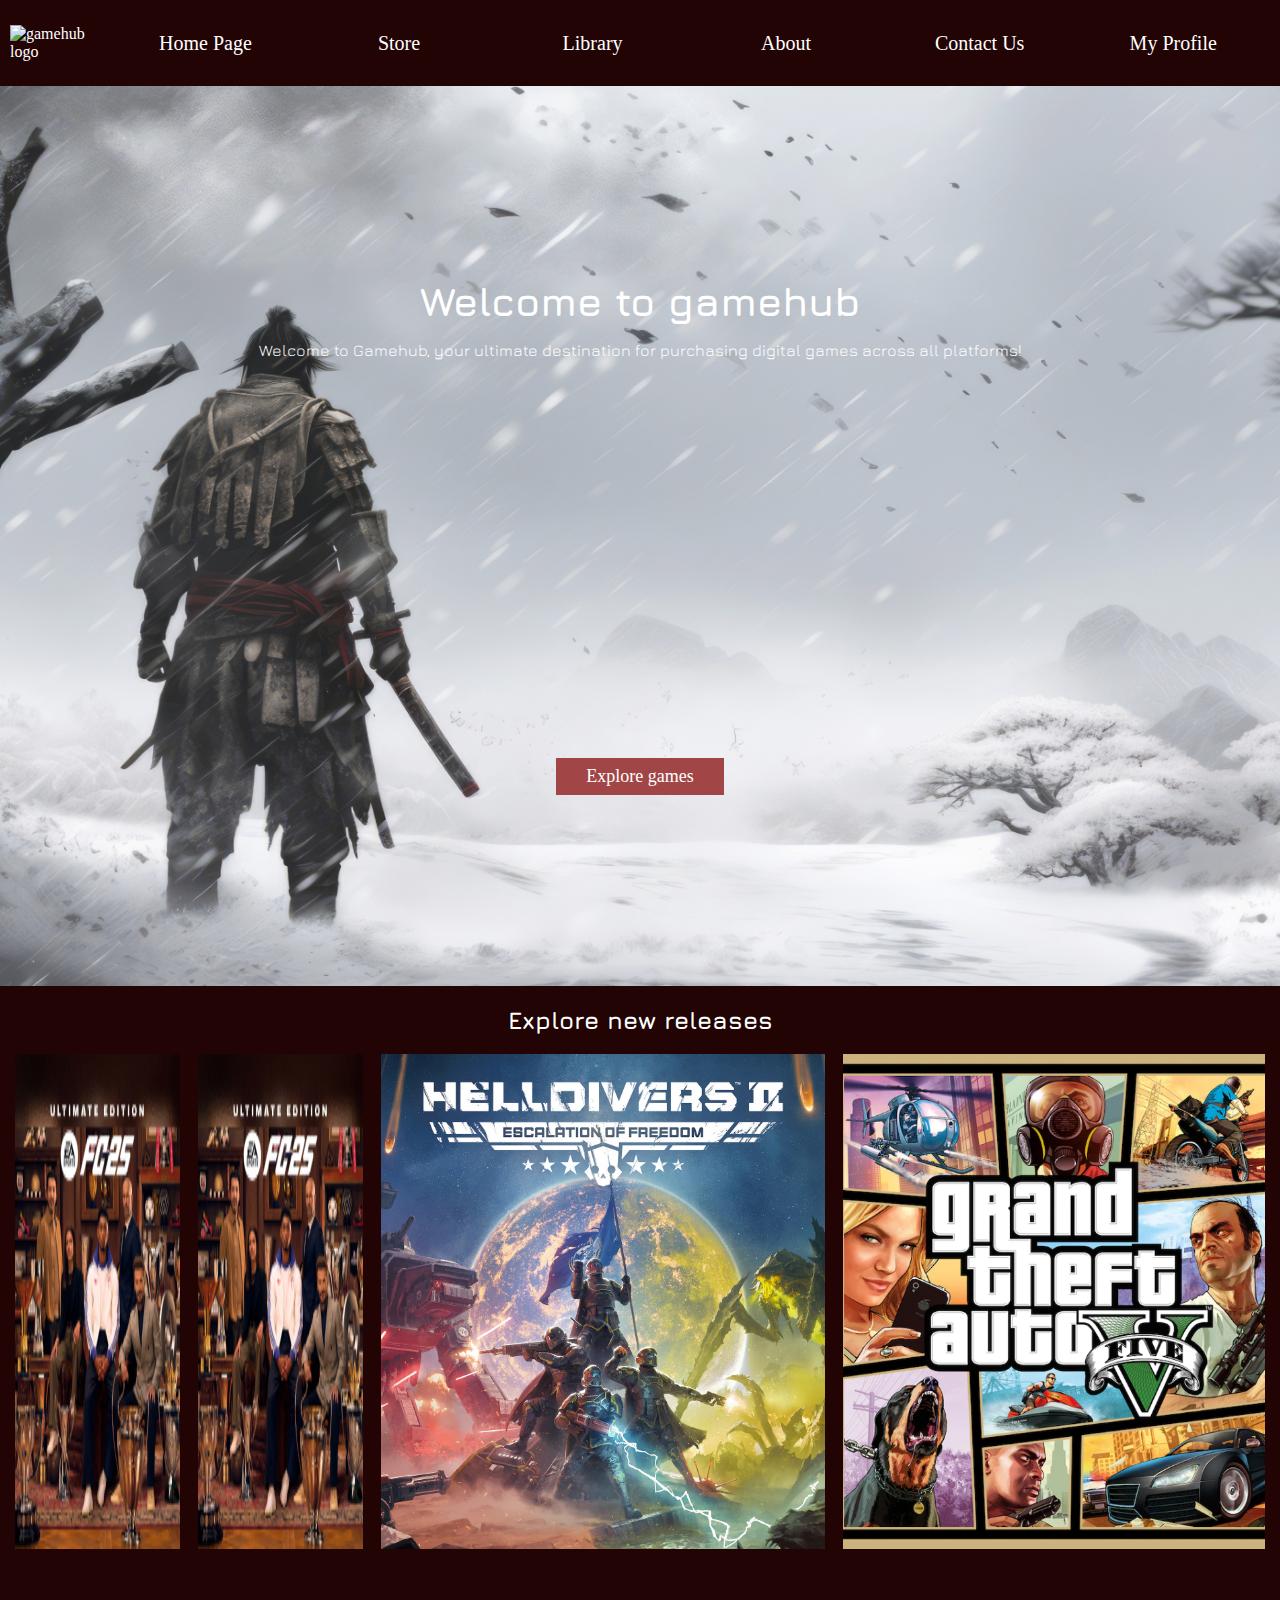
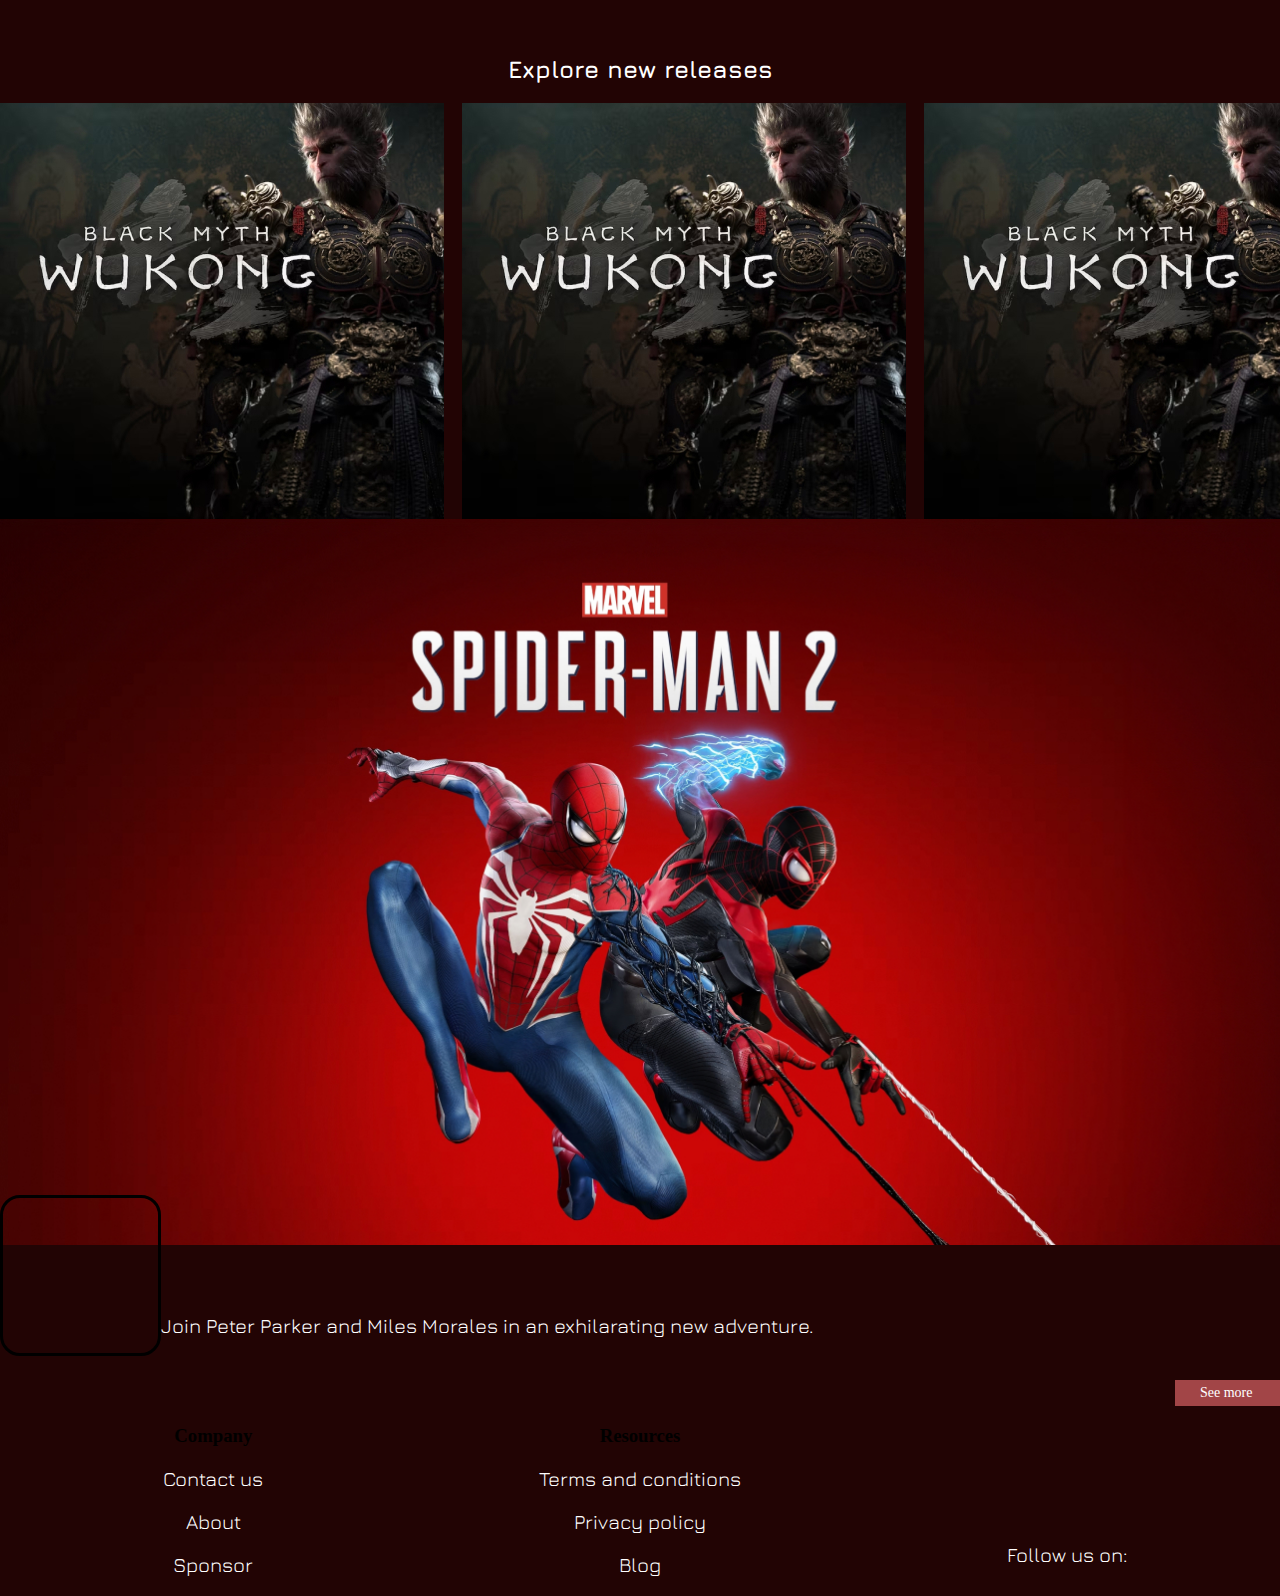
==== index.html @ d961d36f "test" ====
<!DOCTYPE html>
<html lang="en">
  <head>
    <meta charset="UTF-8" />
    <meta name="viewport" content="width=device-width, initial-scale=1.0" />
    <title>Gamehub</title>
    <meta name="author" content="Morten Lillehaug" />
    <meta
      name="keywords"
      content="games, playstation, xbox, nintendo, webshop"
    />
    <meta name="title" content="Gamehub" />
    <link href="css/styles.css" rel="stylesheet" />
    <link
      rel="stylesheet"
      href="https://cdnjs.cloudflare.com/ajax/libs/font-awesome/6.6.0/css/all.css"
      integrity="sha512-8BU3emz11z9iF75b10oPjjpamM4Mz23yQFQymbtwyPN3mNWHxpgeqyrYnkIUP6A8KyAj5k2p3MiYLtYqew7gIw=="
      crossorigin="anonymous"
    />
    <link rel="preconnect" href="https://fonts.googleapis.com" />
    <link rel="preconnect" href="https://fonts.gstatic.com" crossorigin />
    <link
      href="https://fonts.googleapis.com/css2?family=Jura:wght@300..700&family=Roboto:ital,wght@0,100;0,300;0,400;0,500;0,700;0,900;1,100;1,300;1,400;1,500;1,700;1,900&display=swap"
      rel="stylesheet"
    />
  </head>
  <body>
    <header class="header-mobile">
      <div>
        <a href="index.html" class="header-link">
          <img
            src="media/GameHub_Logo.png"
            alt="gamehub logo"
            class="header-logo"
        /></a>
      </div>
      <input type="checkbox" id="menu-checkbox" />
      <label for="menu-checkbox" class="hamburger-icon"
        ><i class="fa-solid fa-bars"></i
      ></label>
      <nav>
        <a href="index.html">Home Page</a>
        <a href="store.html">Store</a>
        <a href="">Library</a>
        <a href="about.html">About</a>
        <a href="contact.html">Contact Us</a>
        <a href="">My Profile</a>
      </nav>
    </header>
    <main>
      <section class="hero-section">
        <article class="hero-content">
          <h1>Welcome to gamehub</h1>
          <p>
            Welcome to Gamehub, your ultimate destination for purchasing digital
            games across all platforms!
          </p>
        </article>
        <a href="store.html" class="c-btn btn-hero">Explore games</a>
      </section>

      <section class="trending-section">
        <h2>Explore new releases</h2>
        <section class="trending-col">
          <img
            src="media/fifa.jpeg"
            alt="Black Myth Wukong"
            class="grid-image"
          />
          <img
            src="media/fifa.jpeg"
            alt="Black Myth Wukong"
            class="grid-image"
          />
          <img
            src="media/helldivers-small.jpg"
            alt="Black Myth Wukong"
            class="grid-image"
          />
          <img
            src="media/gta-small.png"
            alt="Black Myth Wukong"
            class="grid-image"
          />
          <img
            src="media/ghost-small.jpg"
            alt="Black Myth Wukong"
            class="grid-image"
          />
          <img
            src="media/ghost-small.jpg"
            alt="Black Myth Wukong"
            class="grid-image"
          />
        </section>

        <section>
          <h2>Explore new releases</h2>
          <section class="trending-horizontal">
            <img
              src="media/black_myth.jpeg"
              alt="Black Myth Wukong"
              class="horizontal-image"
            />
            <img
              src="media/black_myth.jpeg"
              alt="Black Myth Wukong"
              class="horizontal-image"
            />
            <img
              src="media/black_myth.jpeg"
              alt="Black Myth Wukong"
              class="horizontal-image"
            />
            <img
              src="media/black_myth.jpeg"
              alt="Black Myth Wukong"
              class="horizontal-image"
            />
            <img
              src="media/black_myth.jpeg"
              alt="Black Myth Wukong"
              class="horizontal-image"
            />
            <img
              src="media/black_myth.jpeg"
              alt="Black Myth Wukong"
              class="horizontal-image"
            />
          </section>
        </section>
      </section>

      <!-- <section class="currently-trending">
        <div class="currently-trending-hero">
          <iframe
            width="560"
            height="315"
            src="https://www.youtube.com/embed/ayeQ3CTLlMU?si=BIohWO05jp0AmbJu"
            title="YouTube video player"
            frameborder="0"
            allow="accelerometer; autoplay; clipboard-write; encrypted-media; gyroscope; picture-in-picture; web-share"
            referrerpolicy="strict-origin-when-cross-origin"
            allowfullscreen
            class="in-game-footage"
            ><link type="text/css" rel="Stylesheet" href="Style/simple.css" />
          </iframe>
          <p>
            Join Peter Parker and Miles Morales in an exhilarating new
            adventure.
          </p>
          <a href="store.html" class="c-btn c-btn-small"> See more</a>
        </div>
      </section> -->
      <section class="currently-trending">
        <img
          src="media/spider_man_banner.jpg"
          alt="spider man 2 banner photo"
          class="currently-trending-hero-img"
        />
        <div class="currently-trending-row">
          <iframe
            width="560px"
            height="315px"
            src="https://www.youtube.com/embed/ayeQ3CTLlMU?si=BIohWO05jp0AmbJu"
            title="YouTube video player"
            frameborder="0"
            allow="accelerometer; autoplay; clipboard-write; encrypted-media; gyroscope; picture-in-picture; web-share"
            referrerpolicy="strict-origin-when-cross-origin"
            allowfullscreen
            class="in-game-footage"
            ><link type="text/css" rel="Stylesheet" href="Style/simple.css" />
          </iframe>
          <div class="currently-trending-column">
            <p>
              Join Peter Parker and Miles Morales in an exhilarating new
              adventure.
            </p>
            <a href="store.html" class="c-btn-small trending-btn"> See more</a>
          </div>
        </div>
      </section>
    </main>
    <footer>
      <section>
        <h3>Company</h3>
        <p>Contact us</p>
        <p>About</p>
        <p>Sponsor</p>
      </section>
      <section>
        <h3>Resources</h3>
        <p>Terms and conditions</p>
        <p>Privacy policy</p>
        <p>Blog</p>
      </section>
      <section class="footer-social-media">
        <p>Follow us on:</p>
        <div class="footer-media-icons">
          <i class="fa-brands fa-facebook"></i>
          <i class="fa-brands fa-instagram"></i>
          <i class="fa-brands fa-linkedin"></i>
          <i class="fa-brands fa-twitter"></i>
        </div>
      </section>
    </footer>
  </body>
</html>
---- css/styles.css ----
/* Imports */
@import "https://unpkg.com/open-props";

/* Global */

.fa-brands--nintendo-switch {
  display: inline-block;
  width: 0.88em;
  height: 1em;
  --svg: url("data:image/svg+xml,%3Csvg xmlns='http://www.w3.org/2000/svg' viewBox='0 0 448 512'%3E%3Cpath d='M95.9 33.5c-44.6 8-80.5 41-91.8 84.4C0 133.6-.3 142.8.2 264.4C.4 376 .5 378.6 2.4 387.3c10.3 46.5 43.3 79.6 90.3 90.5c6.1 1.4 13.9 1.7 64.1 1.9c51.9.4 57.3.3 58.7-1.1c1.4-1.4 1.5-19.3 1.5-222.2c0-150.5-.3-221.3-.9-222.6c-.9-1.7-2.5-1.8-56.9-1.7c-44.2.1-57.5.4-63.3 1.4zm83.9 222.6V444l-37.8-.5c-34.8-.4-38.5-.6-45.5-2.3c-29.9-7.7-52-30.7-58.3-60.7c-2-9.4-2-240.1-.1-249.3c5.6-26.1 23.7-47.7 48-57.4c12.2-4.9 17.9-5.5 57.6-5.6l35.9-.1v188zm-75.9-131.2c-5.8 1.1-14.7 5.6-19.5 9.7c-9.7 8.4-14.6 20.4-13.8 34.5c.4 7.3.8 9.3 3.8 15.2c4.4 9 10.9 15.6 19.9 20c6.2 3.1 7.8 3.4 15.9 3.7c7.3.3 9.9 0 14.8-1.7c20.1-6.8 32.3-26.3 28.8-46.4c-3.9-23.7-26.6-39.7-49.9-35zm158.2-92.3c-.4.3-.6 100.8-.6 223.5c0 202.3.1 222.8 1.5 223.4c2.5.9 74.5.6 83.4-.4c37.7-4.3 71-27.2 89-61.2c2.3-4.4 5.4-11.7 7-16.2c5.8-17.4 5.7-12.8 5.7-146.1c0-106.4-.2-122.3-1.5-129c-9.2-48.3-46.1-84.8-94.5-93.1c-6.5-1.1-16.5-1.4-48.8-1.4c-22.4-.1-40.9.2-41.2.5zm99.1 202.1c14.5 3.8 26.3 14.8 31.2 28.9c3.1 8.7 3 21.5-.1 29.5c-5.7 14.7-16.8 25-31.1 28.8c-23.2 6-47.9-8-54.6-31c-2-7-1.9-18.9.4-26.2c6.9-22.7 31-36.1 54.2-30z' fill='%23000'/%3E%3C/svg%3E");
  background-color: currentColor;
  -webkit-mask-image: var(--svg);
  mask-image: var(--svg);
  -webkit-mask-repeat: no-repeat;
  mask-repeat: no-repeat;
  -webkit-mask-size: 100% 100%;
  mask-size: 100% 100%;
}

:root {
  /* Color */
  --background-color: #220404;
  --black: #000000;
  --button-grey: #433737;
  --button-light: #866868;
  --button-mobile-hero: #a24547;
  --header-mobile: #1f1f1f;

  /* Font Size */
  --header-font-size: 20px;
  --hero-font-size: 40px;
  --mobile-font-xs: 14px;
  --mobile-button-font: 18px;
  --mobile-font-small: 20px;

  /* Gaps */
  --gap-small: 10px;

  /* Margin */
  --margin-mobile-sides: 40px;
}

h1,
h2,
p,
li {
  text-align: center;
  color: white;
  font-family: "Jura", "Roboto", serif;
}

body p {
  font-size: var(--mobile-font-small);
}

.c-btn {
  padding: 8px 30px;
  font-size: var(--mobile-button-font);
  background-color: var(--button-mobile-hero);
  border-radius: 5px;
  font-weight: var(--font-weight-5);

  color: white;
  border: var(--border-size-2) solid var(--red-12);
  border-radius: var(--radius-2);

  &:is(:hover, :focus) {
    background-color: var(--red-12);
  }
}

.c-mobile-btn {
  font-size: var(--mobile-button-font);
  background-color: var(--button-mobile-hero);
  padding: 8px 40px;
  border-radius: 5px;
}

.c-btn-small {
  min-width: 55px;
  padding: 5px 25px;
  font-size: var(--mobile-font-xs);
  background-color: var(--button-mobile-hero);
  border-radius: 5px;
  font-weight: var(--font-weight-5);

  color: white;
  border: var(--border-size-2) solid var(--red-12);
  border-radius: var(--radius-2);

  &:is(:hover, :focus) {
    background-color: var(--red-12);
  }
}

body {
  min-height: 100dvh;
  margin: 0px;
  background-color: var(--background-color);
  min-height: 100dvh;
  /* min-width: fit-content; */
  /* display: grid; */
  /* grid-template-rows: auto 1fr auto; */
  /* background: var(--gradient-23); */
}

main {
  max-width: 1372px;
  margin: 0 auto;
}

a {
  text-decoration: none;
  color: white;
}

.dropdown {
  display: flex;
  flex-direction: column;
  align-items: center;
  gap: var(--gap-small);
  max-width: 350px;
  margin: 0 auto;
}

.dropdown-categories {
  display: flex;
  width: 100%;
}

@media (width>=768px) {
  .dropdown {
    max-width: 688px;
  }
}

button {
  position: absolute;
  top: 0;
  right: 0;
  width: 50px;
  height: 96%;
  cursor: pointer;
}
.dropdown input,
.dropdown select,
.dropdown input[type="text"],
button {
  min-height: 40px;
  border-radius: 5px;
  border: solid 1px black;
  margin: 1px;
  padding: 1px;
  box-shadow: var(--inner-shadow-1);
  background-color: #2a2a2a;
  color: #c6c6c6;
  font-size: var(--mobile-font-small);
}

.dropdown input,
.dropdown select {
  width: 80%;
}

.dropdown input[type="text"] {
  min-width: 98%;
}

.search-field {
  position: relative;
  width: 100%;
}

.search-bar {
  color: black;
}

/* .search-field i {
  position: absolute;
  width: 100%;
  height: 100%;
  top: 0;
  right: 0;
} */

/* #sort-by,
#category {
  min-width: 310px;
  min-height: 51px;
  background-color: var(--header-mobile);
  color: white;
  font-size: var(--mobile-font-small);
} */

/* select {
  box-shadow: 0 10px 20px (0, 0, 0, 0);
  font-size: var(--mobile-font-small);
  padding: 1em 1.5em;
  background-color: var(--header-mobile);
  color: white;
  min-width: 310px;
  min-height: 51px;
} */

/* Header */

header {
  position: relative;
  display: flex;
  background-color: var(--header-mobile);
  justify-content: space-between;
  align-items: center;
  padding: 25px 10px;
}

.header-logo,
.header-logo--nav {
  max-height: 50px;
}

#menu-checkbox {
  display: none;
}

header nav a {
  border: solid 1px white;
  width: 100%;
  border-radius: 5px;
  font-size: var(--header-font-size);
}

#menu-checkbox:checked ~ nav {
  display: flex;
  flex-direction: column;
  align-items: center;
  width: 100%;
  text-align: center;
}

.hamburger-icon {
  display: block;
  font-size: 2rem;
  color: white;
}

header nav {
  display: none;
  position: absolute;
  background: var(--header-mobile);
  z-index: 1000;
  right: 0px;
  top: 94px;
}

/* Footer */

footer {
  display: grid;
  grid-template-columns: 1fr 1fr 1fr;
  text-align: center;
  background: var(--gradient-7);
}

.footer-social-media {
  display: flex;
  flex-direction: column;
  justify-content: end;
}

.footer-media-icons {
  display: flex;
  gap: 10px;
  justify-content: center;
  margin-bottom: 10px;
}

/* Home Page - Hero section */

.hero-section {
  background-image: url("../media/hero_image.jpeg");
  height: 100dvh;
  background-position-x: -142px;
  background-repeat: no-repeat;
  display: flex;
  flex-direction: column;
  align-items: center;
  justify-content: space-around;
}

.hero-section h1 {
  font-size: var(--hero-font-size);
  margin: 0;
}

.hero-section p {
  font-size: 16px;
}

/* Home Page - Trending Section */

.trending-col {
  display: grid;
  grid-template-columns: 1fr 1fr;
  grid-template-rows: 1fr 1fr 1fr;
  min-height: 581px;
  grid-gap: 18px;
  margin: 0 15px;
}
.grid-image {
  width: 100%;
}

@media (width>=1280px) {
  .grid-image {
    max-height: 495px;
    max-width: 444px;
  }
}

.trending-horizontal {
  display: flex;
  max-width: 350px;
  overflow-x: auto;
  gap: 18px;
  margin: 0 auto;
}

.trending-horizontal::-webkit-scrollbar {
  width: 0;
}

.horizontal-image {
  max-height: 180px;
  max-width: 165px;
  cursor: pointer;
}

/* Home Page - Current CTA GAME  */

.currently-trending {
  display: flex;
  flex-direction: column;
  position: relative;
}

.currently-trending-hero-img {
  max-width: 430px;
}

.currently-trending-row {
  display: flex;
  align-items: center;
}

.currently-trending-column {
  display: flex;
  align-items: flex-end;
}

.currently-trending-hero {
  background-image: url("../media/spider_man_banner.jpg");
  min-height: 430px;
  background-size: contain;
  background-repeat: no-repeat;
  display: flex;
  flex-direction: column;
  justify-content: center;
  align-items: center;
}

.in-game-footage {
  block-size: 480px;
  aspect-ratio: var(--ratio-box);
  max-width: 155px;
  max-height: 155px;
  border-radius: 20px;
  border: solid black 3px;
  grid-area: picture-game;
  position: relative;
  bottom: 50px;
}

.trending-btn {
  position: absolute;
  bottom: 0;
  right: 0;
}

/* Store page - hero section */

.store-hero-container {
  display: flex;
  overflow-x: auto;
  width: 100%;
  gap: 18px;
}

.store-hero-container::-webkit-scrollbar {
  width: 0;
}

.store-info {
  display: flex;
  justify-content: flex-end;
  max-width: 350px;
  max-height: fit-content;
  margin: 0 auto;
}

.store-section h1 {
  margin-bottom: 0px;
}

.store-info p {
  text-decoration: underline;
  align-self: end;
  font-size: var(--mobile-font-xs);
  margin-top: 0px;
  cursor: pointer;
}

@media (width>=768px) {
  .store-info {
    max-width: 688px;
  }

  @media (width>=1280px) {
    .store-info {
      max-width: 1372px;
    }
  }
}

.store-hero-img {
  object-fit: contain;
  min-width: 100%;
}

.select-console-mobile {
  display: grid;
  grid-template-columns: auto auto;
  grid-template-rows: auto auto;
  justify-items: center;
  color: white;
  gap: 20px 60px;
  margin: 10px 40px;
}

.fa-playstation,
.fa-xbox,
.fa-computer,
.fa-gamepad {
  font-size: 40px;
  width: 100%;
  text-align: center;
  background: var(--gradient-6);
  box-shadow: var(--shadow-3);
}

/* Product details */

.product-hero-section {
  display: flex;
  flex-direction: column;
  background-repeat: no-repeat;
  justify-content: end;
  position: relative;
  margin: 0 auto;
  box-shadow: var(--shadow-4);
}

.img1 {
  width: 100%;
}

.img2 {
  display: none;
}

.hero-warning {
  height: 55px;
  width: 55px;
}

.product-hero-warning {
  display: flex;
  align-items: end;
  position: absolute;
}

.product-information {
  display: flex;
  padding: 0px 5px;
  justify-content: space-between;
  background: var(--gradient-16);
  align-items: center;
  margin: 0 auto;
}

.product-information-section {
  display: flex;
  align-items: center;
  gap: 10px;
}

.product-rating {
  display: flex;
  align-items: center;
  gap: 20px;

  & i {
    color: #efa747;
    font-size: 10px;
  }

  & p {
    font-size: 16px;
  }
}

@media (width>=768px) {
  .product-information-section {
    display: flex;
    align-items: center;
    gap: 10px;
  }

  .product-rating {
    display: flex;
    align-items: center;
    gap: 20px;

    & i {
      margin-left: 5px;
    }
  }
}

.fa-heart {
  color: white;
}

.product-edition {
  display: flex;
  flex-direction: column;
  background-color: #171616;
}

.edition-horizontal {
  display: flex;
  max-width: 350px;
  overflow-x: auto;
  gap: 18px;
  margin: 0 auto;
}

@media (width>=768px) {
  .edition-horizontal {
    max-width: 688px;
  }

  .product-information-section {
    max-width: 668px;
  }

  .product-hero-section {
    max-width: 668px;
  }
}

@media (width>=1372px) {
  .edition-horizontal {
    max-width: 1372px;
  }
  .product-information-section {
    max-width: 1372px;
  }

  .product-hero-section {
    max-width: 1372px;
  }
}

.product-detail-teaser {
  position: relative;
  background-color: black;
}

.product-detail-teaser-ytb {
  position: absolute;
  top: 40%;
  left: 10%;
}

.product-detail-teaser-ytb i {
  position: absolute;
  top: 40%;
  left: 40%;
  color: red;
  font-size: 24px;
}

.product-detail-teaser-image,
.product-description-image {
  width: 100%;
}

.product-detail-teaser-ytb img {
  border-radius: 10px;
  border: solid 2px black;
  width: 100%;
}

.product-detail-teaser-info,
.product-description {
  margin-top: 75px;
}

.product-description-article {
  background-color: white;
}

.product-description-article p {
  color: black;
}

.product-detail-teaser-info p {
  font-size: var(--mobile-font-xs);
}

.read-more-state {
  display: none;
}

.read-more-target {
  opacity: 0;
  max-height: 0;
  font-size: 0;
  transition: 0.25s ease;
}

.read-more-state:checked ~ .read-more-wrap .read-more-target {
  opacity: 1;
  font-size: inherit;
  max-height: 999em;
}

.read-more-state ~ .read-more-trigger:before {
  content: "Show more";
}

.read-more-state:checked ~ .read-more-trigger:before {
  content: "Show less";
}

.read-more-trigger {
  cursor: pointer;
  display: inline-block;
  padding: 0 0.5em;
  color: #666;
  font-size: 0.9em;
  line-height: 2;
  border: 1px solid #ddd;
  border-radius: 0.25em;
}

/* Checkout page */

.main-checkout {
  background-image: url("../media/ronin-desktop.jpg");
  max-width: none;
  background-repeat: no-repeat;
  background-size: cover;
}

.backdrop-filter {
  backdrop-filter: blur(8px);
  -webkit-backdrop-filter: blur(8px);
}

.checkout-form-container {
  display: flex;
  flex-direction: column;
  margin: var(--margin-mobile-sides);
  background-color: var(--background-color);
  gap: var(--gap-small);
  max-width: 668px;
  margin: 0 auto;
  padding: 50px 0 30px 0px;
  z-index: 100;
}

.form-mobile-icons {
  display: flex;
  gap: 5px;
  align-items: center;
  justify-content: center;
}

.checkout-form-container label {
  color: white;
  text-align: center;
}

.checkout-form-container input,
.checkout-form-container select {
  min-height: 40px;
  border-radius: 5px;
  border: solid 1px black;
  margin: 1px;
  padding: 1px;
  box-shadow: var(--inner-shadow-1);
  background-color: white;
  color: #c6c6c6;
  font-size: var(--mobile-font-small);
  width: 80%;
  margin: 0 auto;
}

::placeholder {
  color: #c6c6c6;
  font-size: var(--mobile-font-small);
}

.form-row {
  display: flex;
  justify-content: space-between;
  align-items: center;
  margin: 0 10%;

  & div {
    display: flex;
  }
}

.form-column-date {
  display: flex;
  flex-direction: column;
  & input {
    width: 50px;
  }
}

.form-column--security {
  display: flex;
  flex-direction: column;
  width: 70px;
}

.form-cta {
  display: flex;
  justify-content: space-between;
  align-items: center;
  width: 80%;
  margin: 60px auto 0 auto;
}

#c-btn-confirm {
  background-color: var(--button-light);
  font-size: var(--mobile-button-font);
  padding: 8px 40px;
  border-radius: 5px;
  margin: 0;
  width: 40%;
}

/* Checkout success page */

.checkout-success-confirmation {
  background-color: white;
  padding: 100px 0px;

  & h1,
  p {
    color: black;
  }
}

.checkout-success-column {
  display: flex;
  flex-direction: column;
  gap: 55px;
  align-items: center;

  & a {
    margin-top: 172px;
  }
}

.checkout-success-row {
  display: flex;
  width: 80%;
  justify-content: space-between;
  border: solid 1px black;
  background-color: white;

  & p {
    color: black;
    padding: 0px 20px;
  }
}

.checkout-success-icon {
  display: block;
  margin-left: auto;
  margin-right: auto;
}

/* About-page */

.about-hero-image-mobile {
  width: 100%;
}

.about-section {
  background-color: white;
  color: #000000;

  & p,
  h1,
  h2 {
    color: black;
    text-align: center;
    line-height: 150%;
  }

  & h2 {
    text-decoration: underline;
    text-align: left;
  }

  & h1 {
    margin-top: 0;
    font-size: 30px;
  }
}

/* contact page */

.contact-form {
  display: flex;
  flex-direction: column;
  justify-content: center;
  gap: var(--gap-small);
  margin: var(--margin-mobile-sides);
}

.contact-form input,
.contact-form textarea {
  min-height: 40px;
  border-radius: 5px;
  border: solid 1px black;
  margin: 1px;
  padding: 1px;
  box-shadow: var(--inner-shadow-1);
  background-color: white;
  color: black;
  font-size: var(--mobile-font-small);
}

.contact-form label {
  color: white;
  text-align: center;
}

/* media queries */

@media (width>=768px) {
  .trending-horizontal {
    max-width: 688px;
  }

  .horizontal-image {
    max-width: 335px;
    max-height: 365px;
  }
}

@media (width>=1280px) {
  .hamburger-icon {
    display: none;
  }

  header {
    display: flex;
    align-items: center;
    background-color: var(--background-color);
  }

  header nav {
    display: block;
    position: revert;
    width: 100%;
    display: flex;
    justify-content: space-evenly;
    text-align: center;
  }

  header nav {
    background-color: var(--background-color);
  }

  header nav a {
    border: 0px;

    &:is(:hover, :focus) {
      background-color: var(--red-12);
    }
  }

  /* home page */

  .trending-col {
    display: flex;
    max-height: 495px;
    max-width: 1372px;
    overflow-x: auto;
    gap: 18px;
  }
  .horizontal-image {
    max-height: 495px;
    max-width: 444px;
  }

  .trending-horizontal {
    display: flex;
    max-height: 495px;
    max-width: 1372px;
    overflow-x: auto;
    gap: 18px;
  }

  .currently-trending-hero-img {
    max-width: none;
  }

  /* store */

  .store-hero-img {
    min-width: 100%;
  }

  .dropdown {
    flex-direction: row-reverse;
    max-width: 1372px;
    margin-top: 150px;
  }

  .dropdown input,
  .dropdown select {
    width: 50%;
  }

  button {
    right: 1%;
  }

  /* Product details */
}

@media (width>=1130px) {
  .hero-section {
    background-size: cover;
    background-position-x: 0;
  }
}

@media (width>=960px) {
  .product-hero-section {
    background-image: url("../media/ronin-desktop.jpg");
  }

  .img2 {
    display: block;
    width: 100%;
  }
  .img1 {
    display: none;
  }
}

/* Read more card */
.card {
  background-color: white;
  padding: 10px;
  margin: 25px auto;
}

@media (width>=768px) {
  .card,
  .product-information {
    max-width: 668px;
  }
}

@media (width>=1280px) {
  .card,
  .product-information {
    max-width: 1372px;
  }
}

.card p,
.content li,
.card h1 {
  color: black;
  font-size: 16px;
  text-align: left;
  max-width: 350px;
  margin: 5px 30px;
}

.content li {
  margin-bottom: 10px;
  list-style: inside;
  text-align: left;
}

.card p {
  margin-bottom: 10px;
}

@media (width>=768px) {
  .card p,
  .content li {
    max-width: 668px;
  }
}

@media (width>=1280px) {
  .card p,
  .content li {
    max-width: 1372px;
  }
}

#ch {
  display: none;
}

#ch:checked ~ .content {
  display: block;
}

#ch:checked ~ label {
  display: none;
}

.card label {
  color: white;
  background-color: var(--button-light);
  cursor: pointer;
  border-radius: 12px;
  margin: 5px 30px;
}

.content {
  display: none;
}

.slider-wrapper {
  position: relative;
}

.slider {
  display: flex;
  overflow-x: auto;
  scroll-snap-type: x mandatory;
  scroll-behavior: smooth;
  box-shadow: 0 1.5rem 3rem -0.75rem hsla(0, 0%, 0.25);
  border-radius: 0.5rem;
}

.slider::-webkit-scrollbar {
  width: 0;
}

.slider img {
  flex: 1 0 100%;
  scroll-snap-align: start;
}

.slider-nav {
  display: flex;
  column-gap: 1rem;
  position: absolute;
  bottom: 1.25rem;
  left: 50%;
  transform: translateX(-40%);
}

.slider-nav a {
  width: 0.5rem;
  height: 0.5rem;
  border-radius: 50%;
  background-color: #fff;
  transition: opacity rease 250ms;
}

..slider-nav a:hover {
  opacity: 1;
}
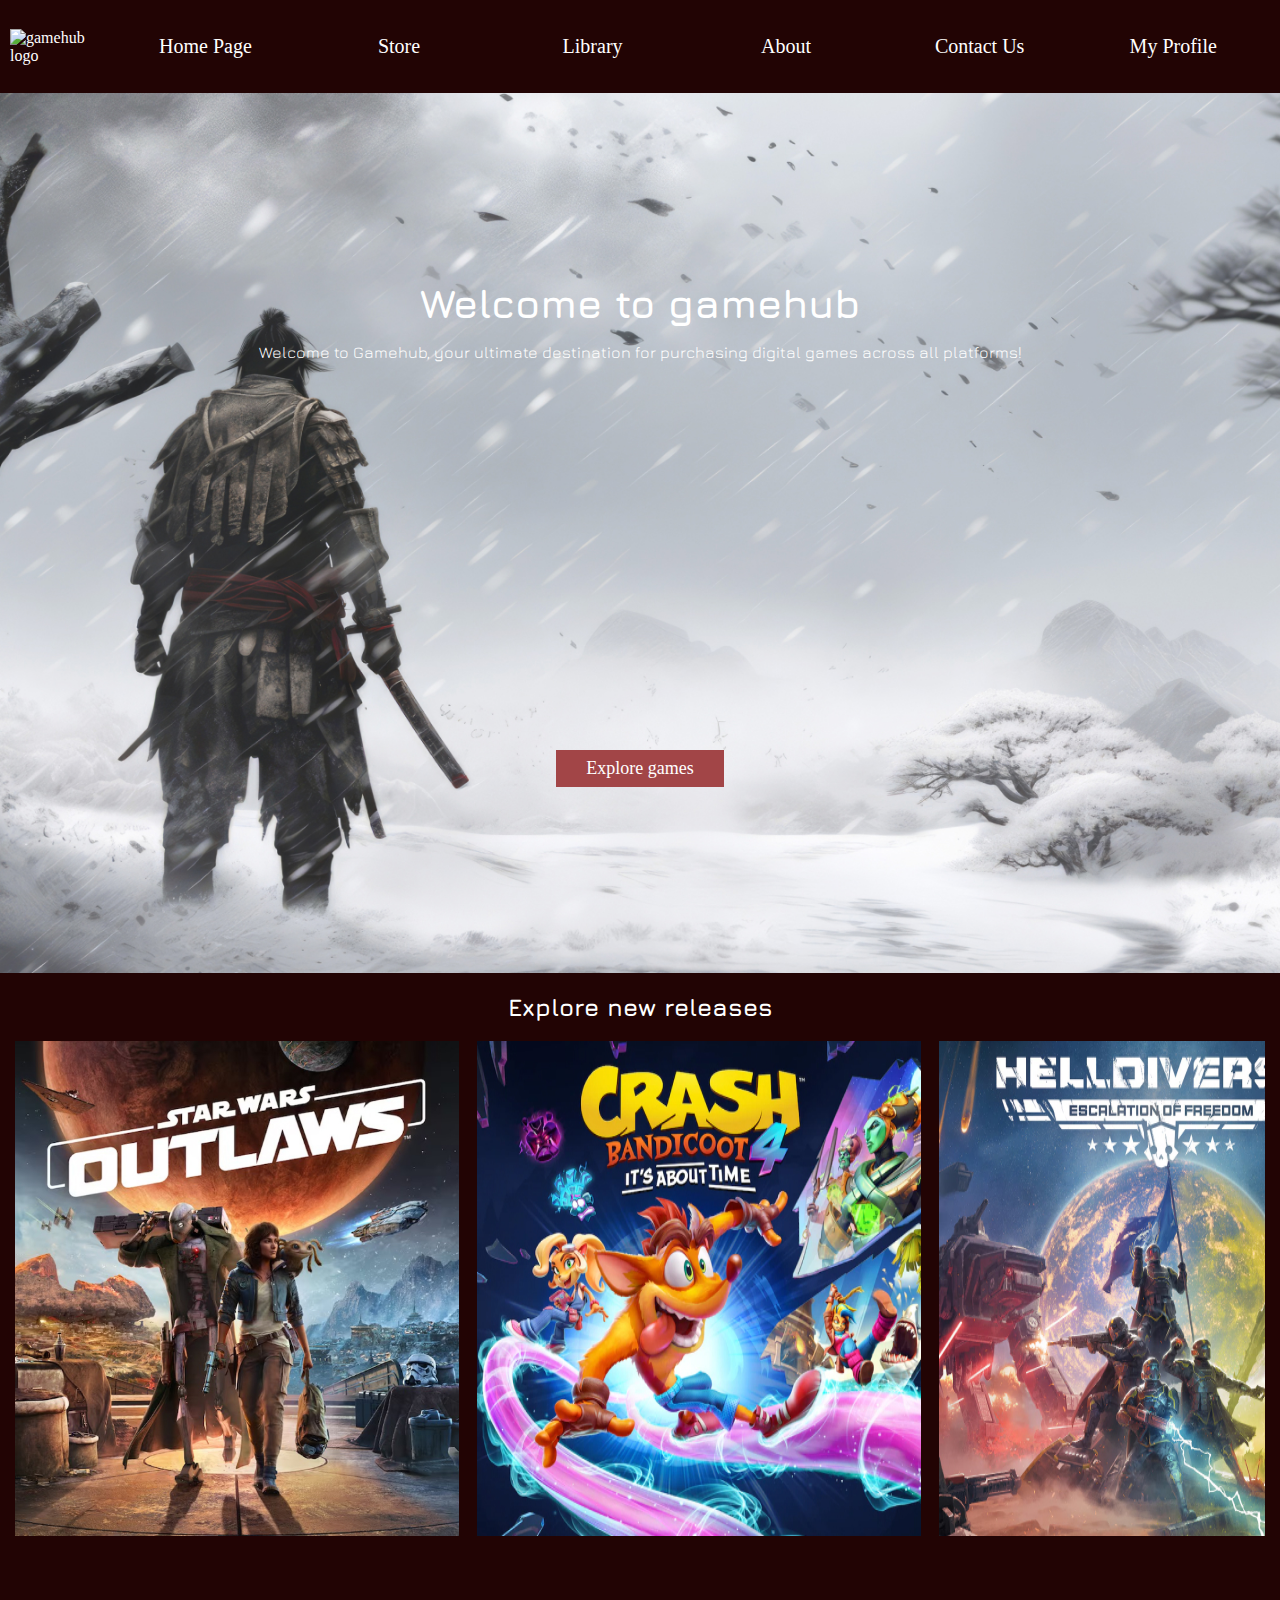
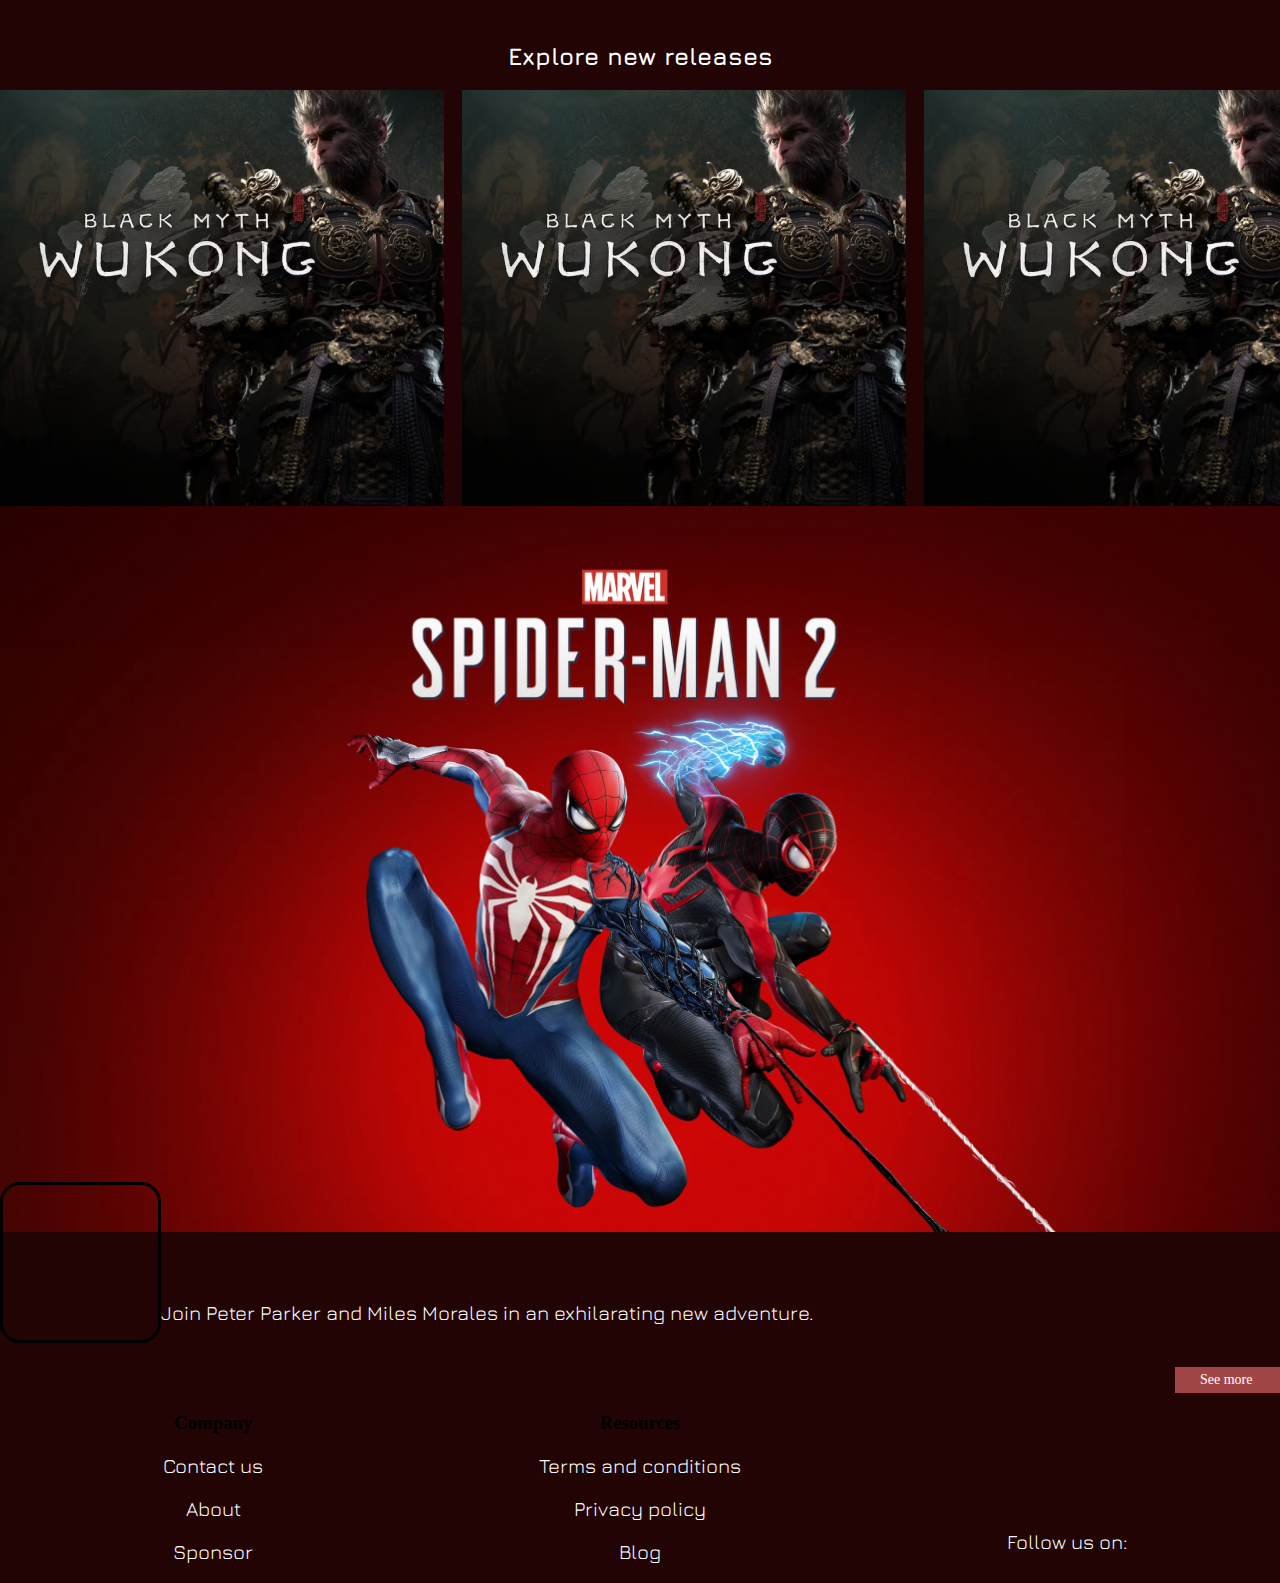
==== commit 621160e9: "arrow to horizontal bar" ====
--- a/index.html
+++ b/index.html
@@ -63,12 +63,12 @@
         <h2>Explore new releases</h2>
         <section class="trending-col">
           <img
-            src="media/fifa.jpeg"
-            alt="Black Myth Wukong"
-            class="grid-image"
-          />
-          <img
-            src="media/fifa.jpeg"
+            src="media/star-wars-small.jpg"
+            alt="Black Myth Wukong"
+            class="grid-image"
+          />
+          <img
+            src="media/crash-bandicoot.jpg"
             alt="Black Myth Wukong"
             class="grid-image"
           />
@@ -96,38 +96,42 @@
 
         <section>
           <h2>Explore new releases</h2>
-          <section class="trending-horizontal">
-            <img
-              src="media/black_myth.jpeg"
-              alt="Black Myth Wukong"
-              class="horizontal-image"
-            />
-            <img
-              src="media/black_myth.jpeg"
-              alt="Black Myth Wukong"
-              class="horizontal-image"
-            />
-            <img
-              src="media/black_myth.jpeg"
-              alt="Black Myth Wukong"
-              class="horizontal-image"
-            />
-            <img
-              src="media/black_myth.jpeg"
-              alt="Black Myth Wukong"
-              class="horizontal-image"
-            />
-            <img
-              src="media/black_myth.jpeg"
-              alt="Black Myth Wukong"
-              class="horizontal-image"
-            />
-            <img
-              src="media/black_myth.jpeg"
-              alt="Black Myth Wukong"
-              class="horizontal-image"
-            />
-          </section>
+          <div class="horizontal-wrapper">
+            <i class="fa-solid fa-chevron-left"></i>
+            <section class="trending-horizontal">
+              <img
+                src="media/black_myth.jpeg"
+                alt="Black Myth Wukong"
+                class="horizontal-image"
+              />
+              <img
+                src="media/black_myth.jpeg"
+                alt="Black Myth Wukong"
+                class="horizontal-image"
+              />
+              <img
+                src="media/black_myth.jpeg"
+                alt="Black Myth Wukong"
+                class="horizontal-image"
+              />
+              <img
+                src="media/black_myth.jpeg"
+                alt="Black Myth Wukong"
+                class="horizontal-image"
+              />
+              <img
+                src="media/black_myth.jpeg"
+                alt="Black Myth Wukong"
+                class="horizontal-image"
+              />
+              <img
+                src="media/black_myth.jpeg"
+                alt="Black Myth Wukong"
+                class="horizontal-image"
+              />
+            </section>
+            <i class="fa-solid fa-chevron-right"></i>
+          </div>
         </section>
       </section>
 
--- a/css/styles.css
+++ b/css/styles.css
@@ -285,6 +285,7 @@
   flex-direction: column;
   align-items: center;
   justify-content: space-around;
+  max-height: 880px;
 }
 
 .hero-section h1 {
@@ -315,6 +316,26 @@
     max-height: 495px;
     max-width: 444px;
   }
+}
+
+.horizontal-wrapper {
+  display: flex;
+}
+
+.horizontal-wrapper i {
+  color: white;
+  align-self: center;
+  position: relative;
+  font-size: 20px;
+  font-weight: bold;
+}
+
+.horizontal-wrapper i:first-child {
+  left: 15px;
+}
+
+.horizontal-wrapper i:nth-child(3) {
+  right: 15px;
 }
 
 .trending-horizontal {
@@ -902,6 +923,7 @@
 
   header nav a {
     border: 0px;
+    padding: 10px;
 
     &:is(:hover, :focus) {
       background-color: var(--red-12);
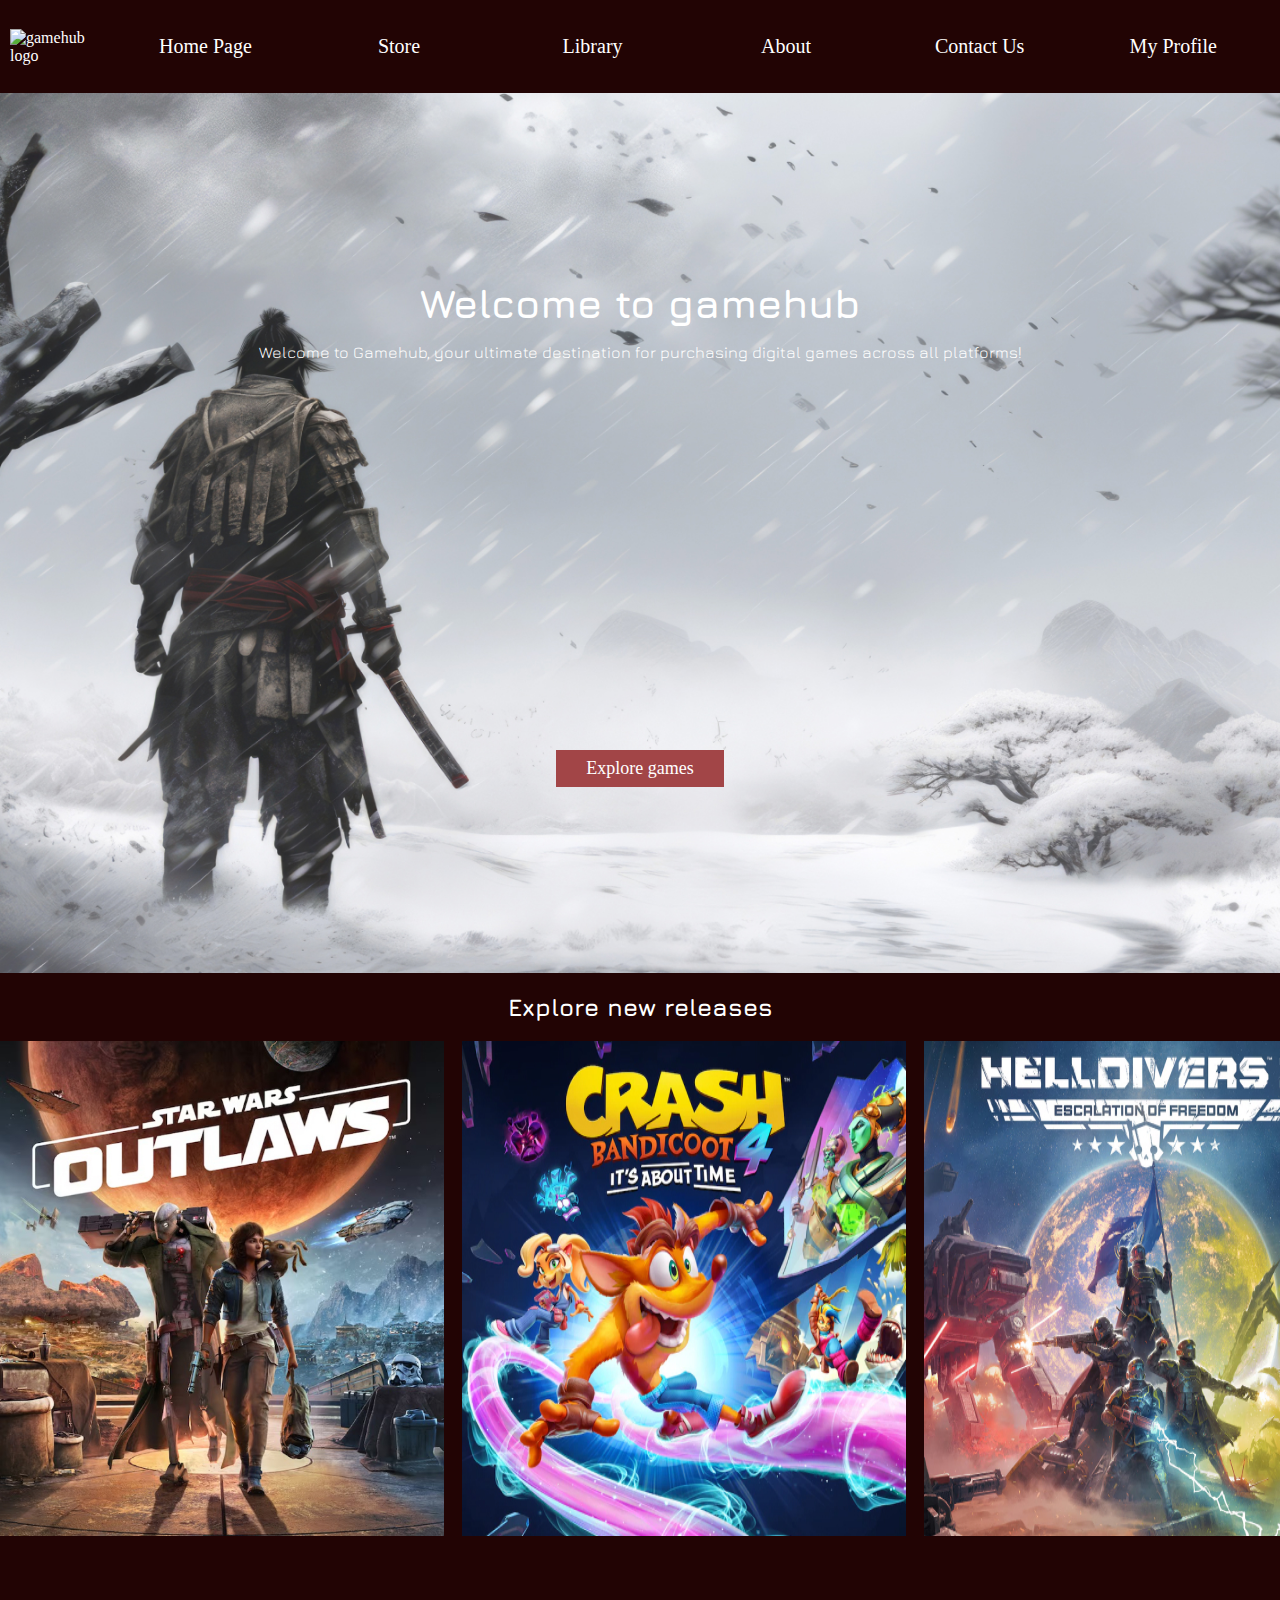
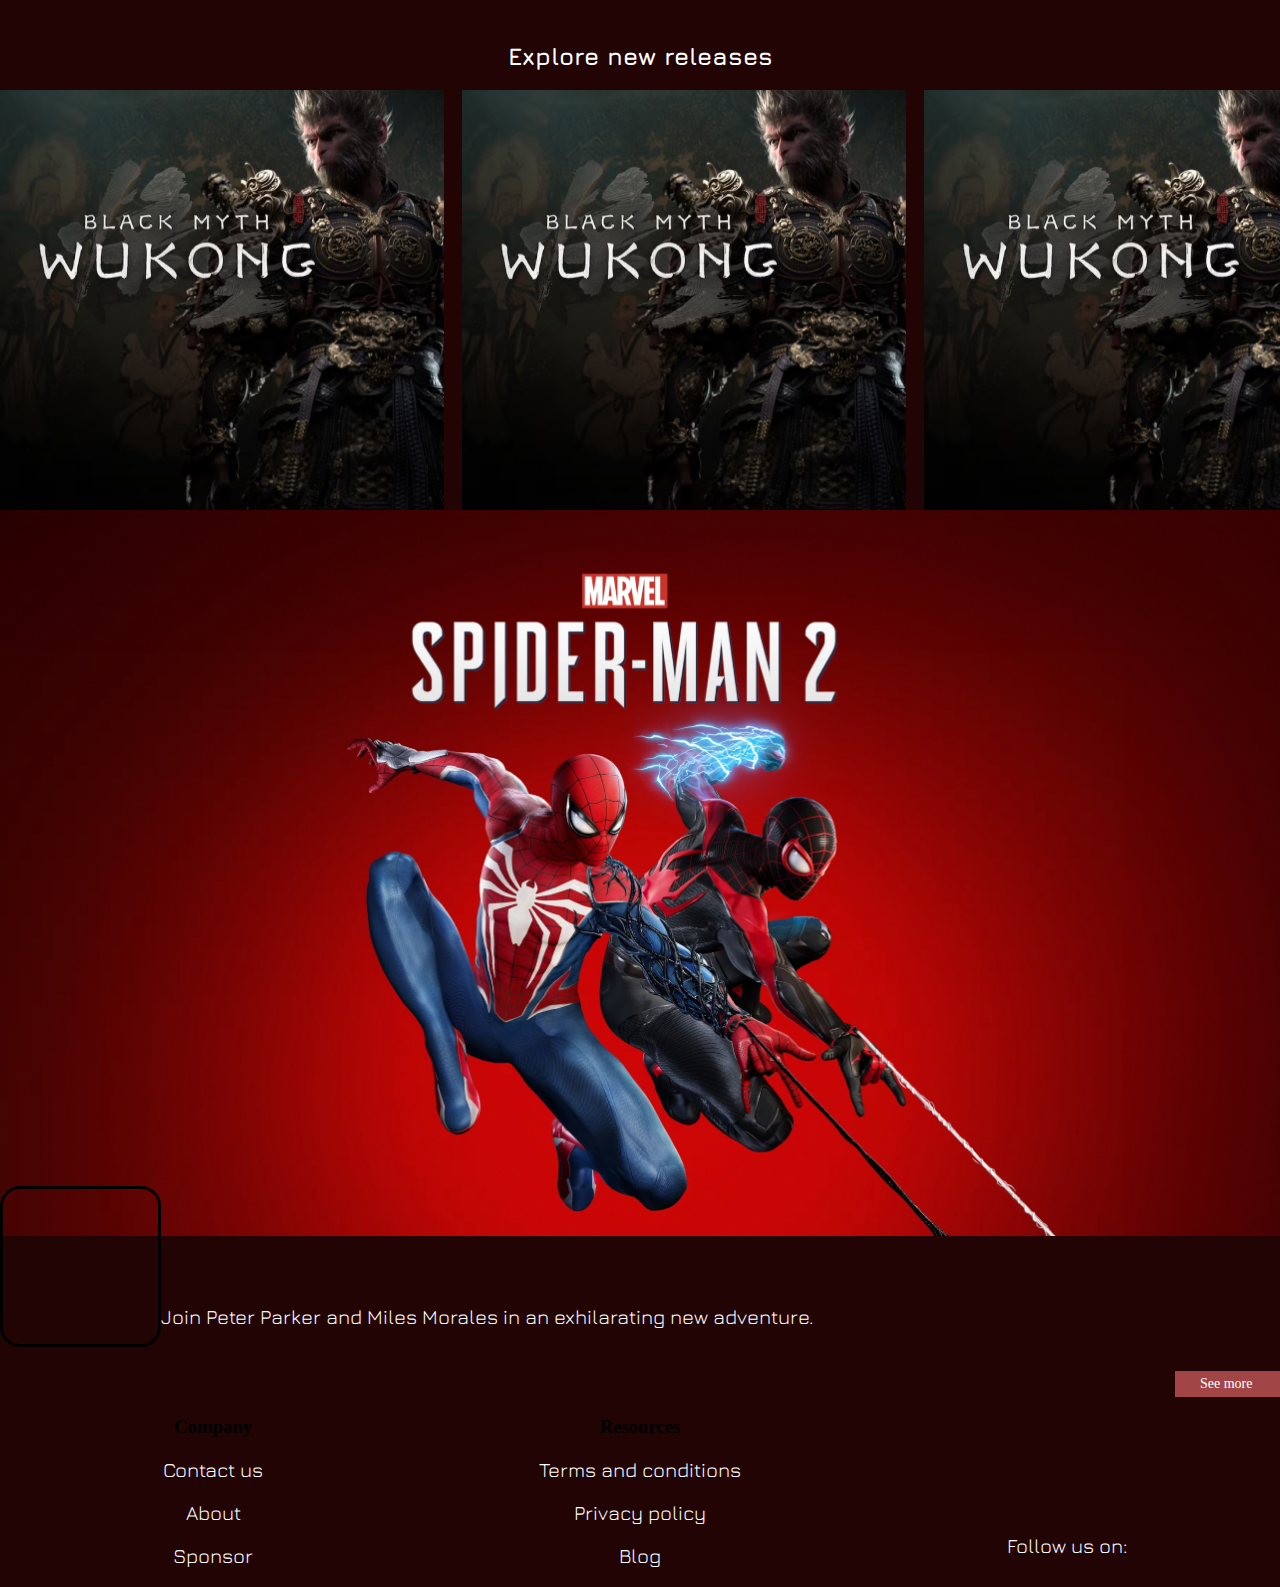
==== commit 0b767bc5: "added anchor tags" ====
--- a/index.html
+++ b/index.html
@@ -62,36 +62,43 @@
       <section class="trending-section">
         <h2>Explore new releases</h2>
         <section class="trending-col">
-          <img
-            src="media/star-wars-small.jpg"
-            alt="Black Myth Wukong"
-            class="grid-image"
-          />
-          <img
-            src="media/crash-bandicoot.jpg"
-            alt="Black Myth Wukong"
-            class="grid-image"
-          />
-          <img
-            src="media/helldivers-small.jpg"
-            alt="Black Myth Wukong"
-            class="grid-image"
-          />
-          <img
-            src="media/gta-small.png"
-            alt="Black Myth Wukong"
-            class="grid-image"
-          />
-          <img
-            src="media/ghost-small.jpg"
-            alt="Black Myth Wukong"
-            class="grid-image"
-          />
-          <img
-            src="media/ghost-small.jpg"
-            alt="Black Myth Wukong"
-            class="grid-image"
-          />
+          <a href="product.detail.html">
+            <img
+              src="media/star-wars-small.jpg"
+              alt="Black Myth Wukong"
+              class="grid-image"
+          /></a>
+          <a href="product.detail.html">
+            <img
+              src="media/crash-bandicoot.jpg"
+              alt="Black Myth Wukong"
+              class="grid-image"
+          /></a>
+          <a href="product.detail.html">
+            <img
+              src="media/helldivers-small.jpg"
+              alt="Black Myth Wukong"
+              class="grid-image"
+          /></a>
+          <a href="product.detail.html">
+            <img
+              src="media/gta-small.png"
+              alt="Black Myth Wukong"
+              class="grid-image"
+          /></a>
+          <a href="product.detail.html">
+            <img
+              src="media/ghost-small.jpg"
+              alt="Black Myth Wukong"
+              class="grid-image"
+          /></a>
+          <a href="product.detail.html">
+            <img
+              src="media/ghost-small.jpg"
+              alt="Black Myth Wukong"
+              class="grid-image"
+            />
+          </a>
         </section>
 
         <section>
@@ -99,36 +106,53 @@
           <div class="horizontal-wrapper">
             <i class="fa-solid fa-chevron-left"></i>
             <section class="trending-horizontal">
-              <img
-                src="media/black_myth.jpeg"
-                alt="Black Myth Wukong"
-                class="horizontal-image"
-              />
-              <img
-                src="media/black_myth.jpeg"
-                alt="Black Myth Wukong"
-                class="horizontal-image"
-              />
-              <img
-                src="media/black_myth.jpeg"
-                alt="Black Myth Wukong"
-                class="horizontal-image"
-              />
-              <img
-                src="media/black_myth.jpeg"
-                alt="Black Myth Wukong"
-                class="horizontal-image"
-              />
-              <img
-                src="media/black_myth.jpeg"
-                alt="Black Myth Wukong"
-                class="horizontal-image"
-              />
-              <img
-                src="media/black_myth.jpeg"
-                alt="Black Myth Wukong"
-                class="horizontal-image"
-              />
+              <a href="product.detail.html">
+                <img
+                  src="media/black_myth.jpeg"
+                  alt="Black Myth Wukong"
+                  class="horizontal-image"
+                />
+              </a>
+
+              <a href="product.detail.html">
+                <img
+                  src="media/black_myth.jpeg"
+                  alt="Black Myth Wukong"
+                  class="horizontal-image"
+                />
+              </a>
+
+              <a href="product.detail.html">
+                <img
+                  src="media/black_myth.jpeg"
+                  alt="Black Myth Wukong"
+                  class="horizontal-image"
+                />
+              </a>
+
+              <a href="product.detail.html">
+                <img
+                  src="media/black_myth.jpeg"
+                  alt="Black Myth Wukong"
+                  class="horizontal-image"
+                />
+              </a>
+
+              <a href="product.detail.html">
+                <img
+                  src="media/black_myth.jpeg"
+                  alt="Black Myth Wukong"
+                  class="horizontal-image"
+                />
+              </a>
+
+              <a href="product.detail.html">
+                <img
+                  src="media/black_myth.jpeg"
+                  alt="Black Myth Wukong"
+                  class="horizontal-image"
+                />
+              </a>
             </section>
             <i class="fa-solid fa-chevron-right"></i>
           </div>
--- a/css/styles.css
+++ b/css/styles.css
@@ -38,6 +38,7 @@
 
   /* Margin */
   --margin-mobile-sides: 40px;
+  --margin-bottom-mobile: 25px;
 }
 
 h1,
@@ -308,13 +309,15 @@
   margin: 0 15px;
 }
 .grid-image {
+  height: 100%;
   width: 100%;
 }
 
 @media (width>=1280px) {
   .grid-image {
+    min-width: 444px;
+    height: 100%;
     max-height: 495px;
-    max-width: 444px;
   }
 }
 
@@ -342,6 +345,7 @@
   display: flex;
   max-width: 350px;
   overflow-x: auto;
+  overflow-y: hidden;
   gap: 18px;
   margin: 0 auto;
 }
@@ -350,8 +354,12 @@
   width: 0;
 }
 
+.trending-col::-webkit-scrollbar {
+  width: 0;
+}
+
 .horizontal-image {
-  max-height: 180px;
+  height: 100%;
   max-width: 165px;
   cursor: pointer;
 }
@@ -564,7 +572,10 @@
 .product-edition {
   display: flex;
   flex-direction: column;
-  background-color: #171616;
+}
+
+.product-edition p:first-child {
+  margin-bottom: 4px;
 }
 
 .edition-horizontal {
@@ -685,6 +696,13 @@
   border-radius: 0.25em;
 }
 
+.product-information,
+.card,
+.edition-horizontal,
+.product-detail-teaser {
+  margin-bottom: var(--margin-bottom-mobile);
+}
+
 /* Checkout page */
 
 .main-checkout {
@@ -705,7 +723,7 @@
   margin: var(--margin-mobile-sides);
   background-color: var(--background-color);
   gap: var(--gap-small);
-  max-width: 668px;
+  max-width: 380px;
   margin: 0 auto;
   padding: 50px 0 30px 0px;
   z-index: 100;
@@ -725,13 +743,13 @@
 
 .checkout-form-container input,
 .checkout-form-container select {
-  min-height: 40px;
-  border-radius: 5px;
+  min-height: 37px;
   border: solid 1px black;
   margin: 1px;
   padding: 1px;
   box-shadow: var(--inner-shadow-1);
-  background-color: white;
+  background-color: #eef7fa;
+  filter: opacity(0.8);
   color: #c6c6c6;
   font-size: var(--mobile-font-small);
   width: 80%;
@@ -751,6 +769,7 @@
 
   & div {
     display: flex;
+    gap: 5px;
   }
 }
 
@@ -829,6 +848,10 @@
 
 /* About-page */
 
+.body-about {
+  background-color: white;
+}
+
 .about-hero-image-mobile {
   width: 100%;
 }
@@ -836,6 +859,7 @@
 .about-section {
   background-color: white;
   color: #000000;
+  padding: 50px 20px;
 
   & p,
   h1,
@@ -847,7 +871,7 @@
 
   & h2 {
     text-decoration: underline;
-    text-align: left;
+    font-size: 20px;
   }
 
   & h1 {
@@ -893,7 +917,6 @@
 
   .horizontal-image {
     max-width: 335px;
-    max-height: 365px;
   }
 }
 
@@ -937,16 +960,17 @@
     max-height: 495px;
     max-width: 1372px;
     overflow-x: auto;
+    overflow-y: hidden;
     gap: 18px;
+    margin: 0;
   }
   .horizontal-image {
-    max-height: 495px;
     max-width: 444px;
   }
 
   .trending-horizontal {
     display: flex;
-    max-height: 495px;
+    max-height: none;
     max-width: 1372px;
     overflow-x: auto;
     gap: 18px;
@@ -1004,7 +1028,7 @@
 /* Read more card */
 .card {
   background-color: white;
-  padding: 10px;
+  padding-bottom: 10px;
   margin: 25px auto;
 }
 
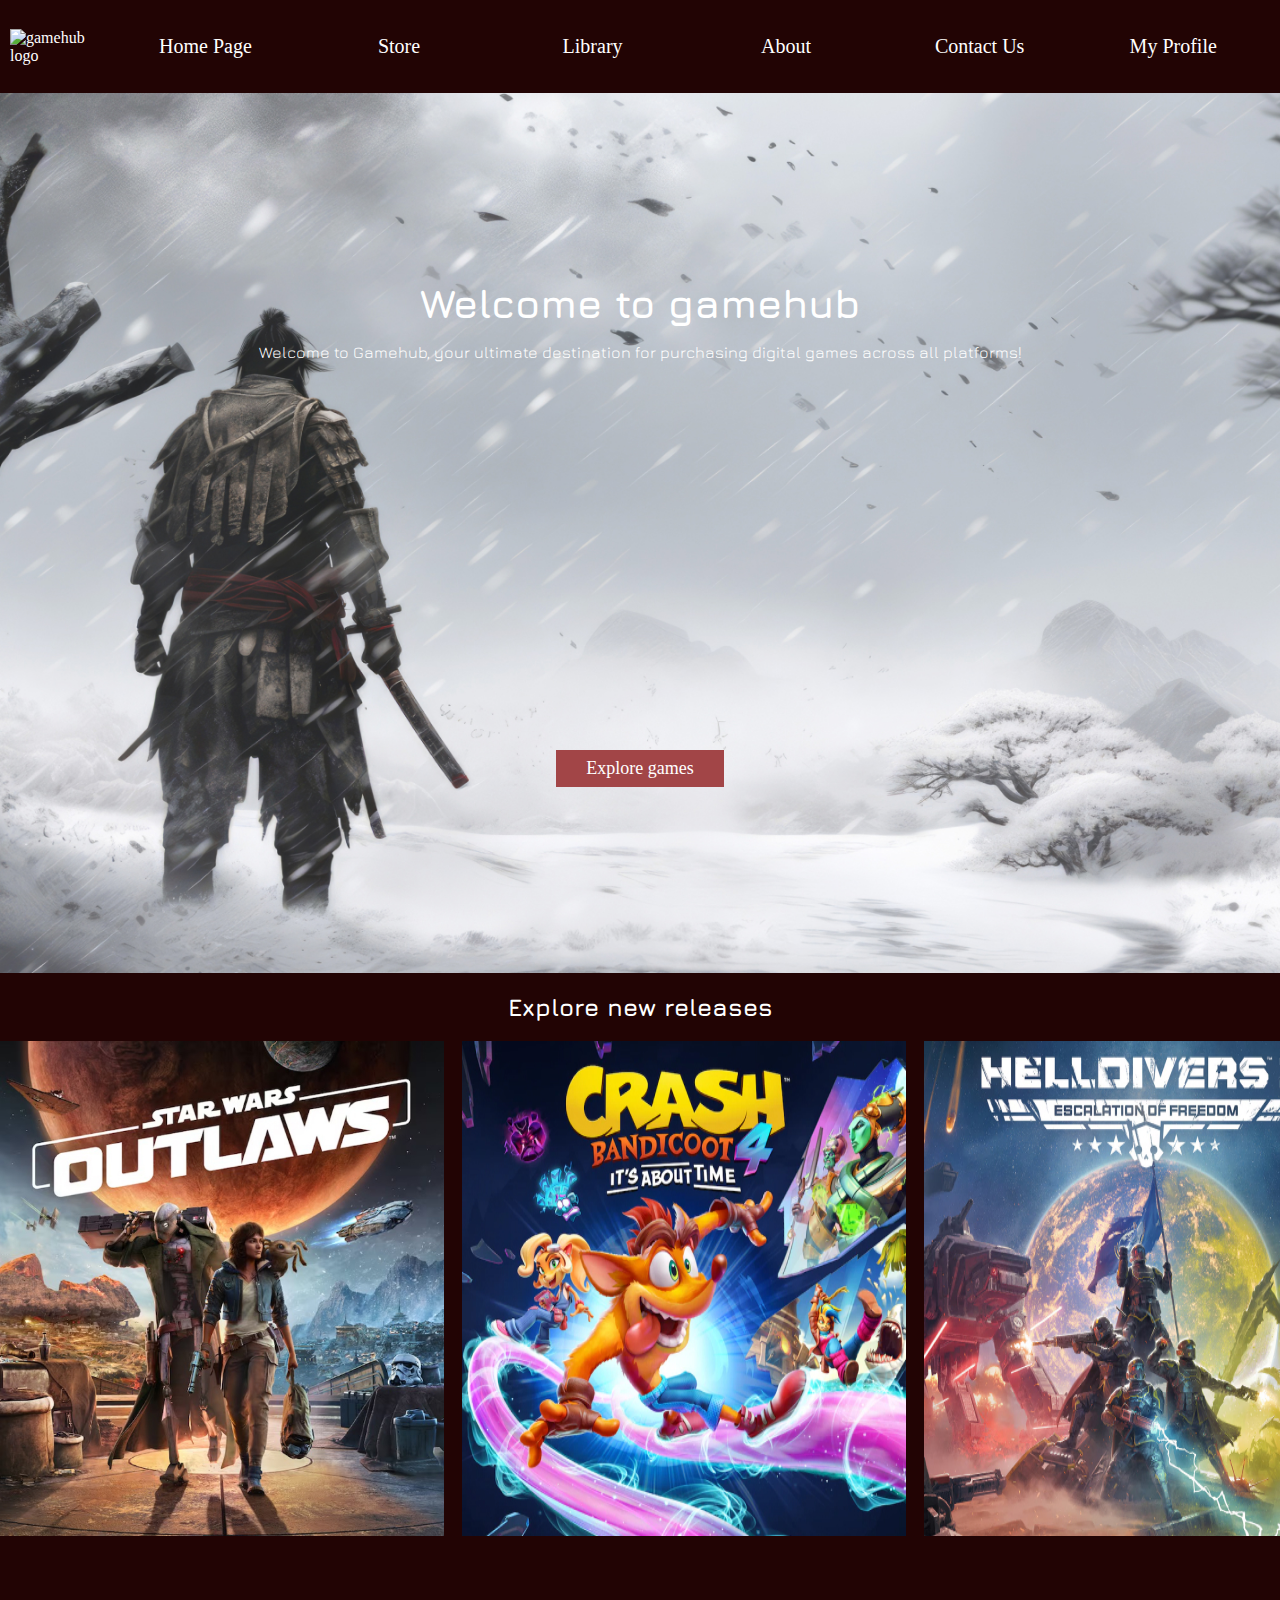
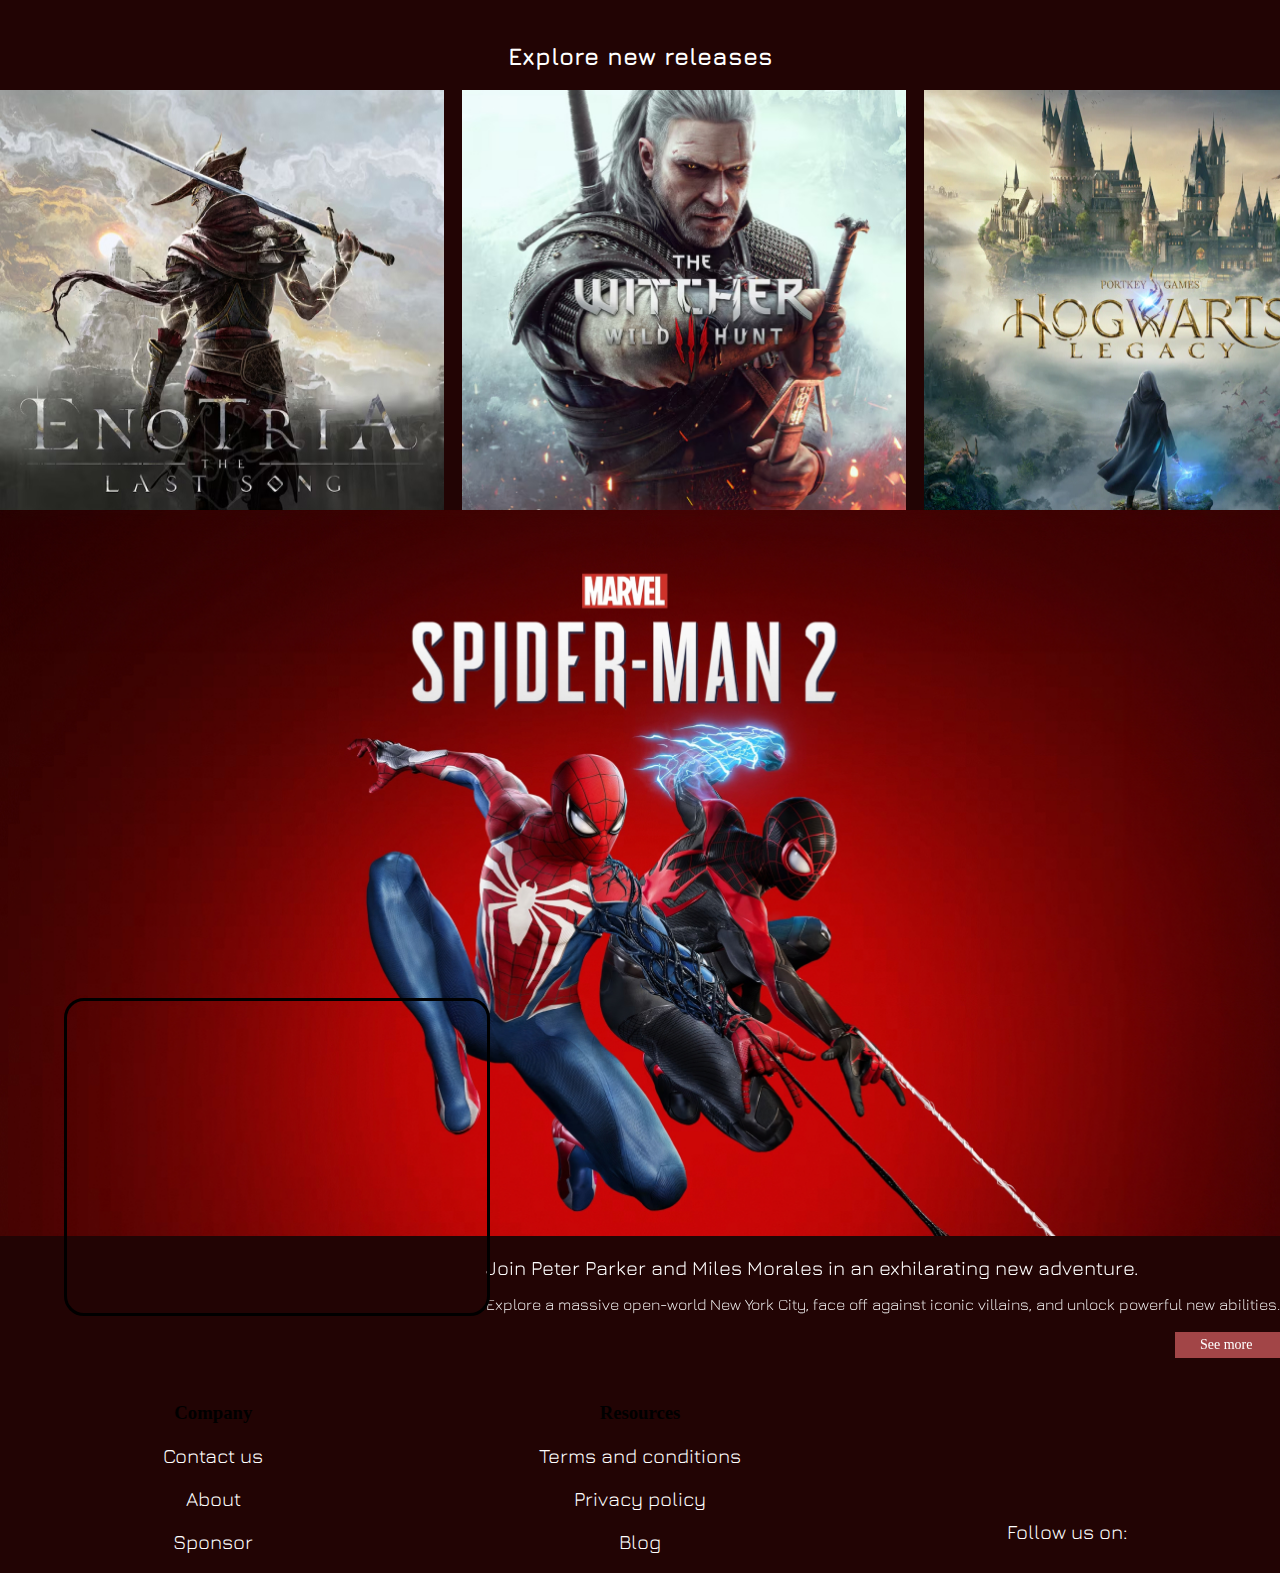
==== commit b23d0d4f: "Added new pictures" ====
--- a/index.html
+++ b/index.html
@@ -65,37 +65,37 @@
           <a href="product.detail.html">
             <img
               src="media/star-wars-small.jpg"
-              alt="Black Myth Wukong"
+              alt="Image of Star wars outlaws"
               class="grid-image"
           /></a>
           <a href="product.detail.html">
             <img
               src="media/crash-bandicoot.jpg"
-              alt="Black Myth Wukong"
+              alt="Image of Crash Bandicoot - its about time"
               class="grid-image"
           /></a>
           <a href="product.detail.html">
             <img
               src="media/helldivers-small.jpg"
-              alt="Black Myth Wukong"
+              alt="Image of Helldivers 2"
               class="grid-image"
           /></a>
           <a href="product.detail.html">
             <img
               src="media/gta-small.png"
-              alt="Black Myth Wukong"
+              alt="Image of GTA Five"
               class="grid-image"
           /></a>
           <a href="product.detail.html">
             <img
               src="media/ghost-small.jpg"
-              alt="Black Myth Wukong"
-              class="grid-image"
-          /></a>
-          <a href="product.detail.html">
-            <img
-              src="media/ghost-small.jpg"
-              alt="Black Myth Wukong"
+              alt="Image of Ghost of Tsushima"
+              class="grid-image"
+          /></a>
+          <a href="product.detail.html">
+            <img
+              src="media/rainbow-six-siege.jpg"
+              alt="Imgae of rainbow Six Siege"
               class="grid-image"
             />
           </a>
@@ -108,48 +108,48 @@
             <section class="trending-horizontal">
               <a href="product.detail.html">
                 <img
+                  src="media/entoria.jpg"
+                  alt="Image of Entoria"
+                  class="horizontal-image"
+                />
+              </a>
+
+              <a href="product.detail.html">
+                <img
+                  src="media/the-witcher.jpg"
+                  alt="Image of The Witcher 3"
+                  class="horizontal-image"
+                />
+              </a>
+
+              <a href="product.detail.html">
+                <img
+                  src="media/hogwarts-legacy.jpg"
+                  alt="Image of Hogwarts Legacy"
+                  class="horizontal-image"
+                />
+              </a>
+
+              <a href="product.detail.html">
+                <img
+                  src="media/tekken-eight.jpg"
+                  alt="Image of Tekken 8"
+                  class="horizontal-image"
+                />
+              </a>
+
+              <a href="product.detail.html">
+                <img
+                  src="media/farcry-six.jpg"
+                  alt="Image of Farcry 6"
+                  class="horizontal-image"
+                />
+              </a>
+
+              <a href="product.detail.html">
+                <img
                   src="media/black_myth.jpeg"
-                  alt="Black Myth Wukong"
-                  class="horizontal-image"
-                />
-              </a>
-
-              <a href="product.detail.html">
-                <img
-                  src="media/black_myth.jpeg"
-                  alt="Black Myth Wukong"
-                  class="horizontal-image"
-                />
-              </a>
-
-              <a href="product.detail.html">
-                <img
-                  src="media/black_myth.jpeg"
-                  alt="Black Myth Wukong"
-                  class="horizontal-image"
-                />
-              </a>
-
-              <a href="product.detail.html">
-                <img
-                  src="media/black_myth.jpeg"
-                  alt="Black Myth Wukong"
-                  class="horizontal-image"
-                />
-              </a>
-
-              <a href="product.detail.html">
-                <img
-                  src="media/black_myth.jpeg"
-                  alt="Black Myth Wukong"
-                  class="horizontal-image"
-                />
-              </a>
-
-              <a href="product.detail.html">
-                <img
-                  src="media/black_myth.jpeg"
-                  alt="Black Myth Wukong"
+                  alt="Image of Black Myth Wukong"
                   class="horizontal-image"
                 />
               </a>
@@ -159,27 +159,6 @@
         </section>
       </section>
 
-      <!-- <section class="currently-trending">
-        <div class="currently-trending-hero">
-          <iframe
-            width="560"
-            height="315"
-            src="https://www.youtube.com/embed/ayeQ3CTLlMU?si=BIohWO05jp0AmbJu"
-            title="YouTube video player"
-            frameborder="0"
-            allow="accelerometer; autoplay; clipboard-write; encrypted-media; gyroscope; picture-in-picture; web-share"
-            referrerpolicy="strict-origin-when-cross-origin"
-            allowfullscreen
-            class="in-game-footage"
-            ><link type="text/css" rel="Stylesheet" href="Style/simple.css" />
-          </iframe>
-          <p>
-            Join Peter Parker and Miles Morales in an exhilarating new
-            adventure.
-          </p>
-          <a href="store.html" class="c-btn c-btn-small"> See more</a>
-        </div>
-      </section> -->
       <section class="currently-trending">
         <img
           src="media/spider_man_banner.jpg"
@@ -204,6 +183,10 @@
               Join Peter Parker and Miles Morales in an exhilarating new
               adventure.
             </p>
+            <p>
+              Explore a massive open-world New York City, face off against
+              iconic villains, and unlock powerful new abilities.
+            </p>
             <a href="store.html" class="c-btn-small trending-btn"> See more</a>
           </div>
         </div>
--- a/css/styles.css
+++ b/css/styles.css
@@ -105,10 +105,10 @@
   /* background: var(--gradient-23); */
 }
 
-main {
+/* main {
   max-width: 1372px;
   margin: 0 auto;
-}
+} */
 
 a {
   text-decoration: none;
@@ -176,33 +176,6 @@
   color: black;
 }
 
-/* .search-field i {
-  position: absolute;
-  width: 100%;
-  height: 100%;
-  top: 0;
-  right: 0;
-} */
-
-/* #sort-by,
-#category {
-  min-width: 310px;
-  min-height: 51px;
-  background-color: var(--header-mobile);
-  color: white;
-  font-size: var(--mobile-font-small);
-} */
-
-/* select {
-  box-shadow: 0 10px 20px (0, 0, 0, 0);
-  font-size: var(--mobile-font-small);
-  padding: 1em 1.5em;
-  background-color: var(--header-mobile);
-  color: white;
-  min-width: 310px;
-  min-height: 51px;
-} */
-
 /* Header */
 
 header {
@@ -212,6 +185,8 @@
   justify-content: space-between;
   align-items: center;
   padding: 25px 10px;
+  position: sticky;
+  top: 0;
 }
 
 .header-logo,
@@ -306,7 +281,7 @@
   grid-template-rows: 1fr 1fr 1fr;
   min-height: 581px;
   grid-gap: 18px;
-  margin: 0 15px;
+  margin: 0 10%;
 }
 .grid-image {
   height: 100%;
@@ -370,20 +345,39 @@
   display: flex;
   flex-direction: column;
   position: relative;
-}
-
-.currently-trending-hero-img {
-  max-width: 430px;
+  margin-bottom: var(--margin-bottom-mobile);
 }
 
 .currently-trending-row {
   display: flex;
   align-items: center;
+  justify-content: flex-end;
 }
 
 .currently-trending-column {
   display: flex;
+  flex-direction: column;
   align-items: flex-end;
+}
+
+.currently-trending-column p:first-child {
+  margin-bottom: 0;
+  width: 100%;
+  text-align: left;
+  margin-bottom: 0;
+}
+
+.currently-trending-column p:nth-child(2) {
+  display: none;
+}
+
+@media (width>=768px) {
+  .currently-trending-column p:nth-child(2) {
+    display: block;
+    font-size: 16px;
+    font-weight: lighter;
+    width: 100%;
+  }
 }
 
 .currently-trending-hero {
@@ -408,11 +402,20 @@
   position: relative;
   bottom: 50px;
 }
+@media (width>=1280px) {
+  .in-game-footage {
+    max-height: 312px;
+    max-width: 420px;
+    position: absolute;
+    bottom: 50px;
+    left: 0;
+    bottom: 5%;
+    left: 5%;
+  }
+}
 
 .trending-btn {
-  position: absolute;
-  bottom: 0;
-  right: 0;
+  margin-top: 3px;
 }
 
 /* Store page - hero section */
@@ -467,12 +470,18 @@
 
 .select-console-mobile {
   display: grid;
-  grid-template-columns: auto auto;
-  grid-template-rows: auto auto;
-  justify-items: center;
+  grid-template-columns: 1fr 1fr;
+  grid-template-rows: 1fr 1fr;
   color: white;
-  gap: 20px 60px;
-  margin: 10px 40px;
+  gap: 20px;
+  max-width: 350px;
+  margin: 15px auto;
+}
+
+.select-console-mobile h1 {
+  grid-column: -1/1;
+  grid-row: -1/1;
+  margin-bottom: 0;
 }
 
 .fa-playstation,
@@ -480,10 +489,10 @@
 .fa-computer,
 .fa-gamepad {
   font-size: 40px;
-  width: 100%;
   text-align: center;
-  background: var(--gradient-6);
+  background-color: var(--button-grey);
   box-shadow: var(--shadow-3);
+  padding: 5px;
 }
 
 /* Product details */
@@ -962,7 +971,7 @@
     overflow-x: auto;
     overflow-y: hidden;
     gap: 18px;
-    margin: 0;
+    margin: 0 auto;
   }
   .horizontal-image {
     max-width: 444px;
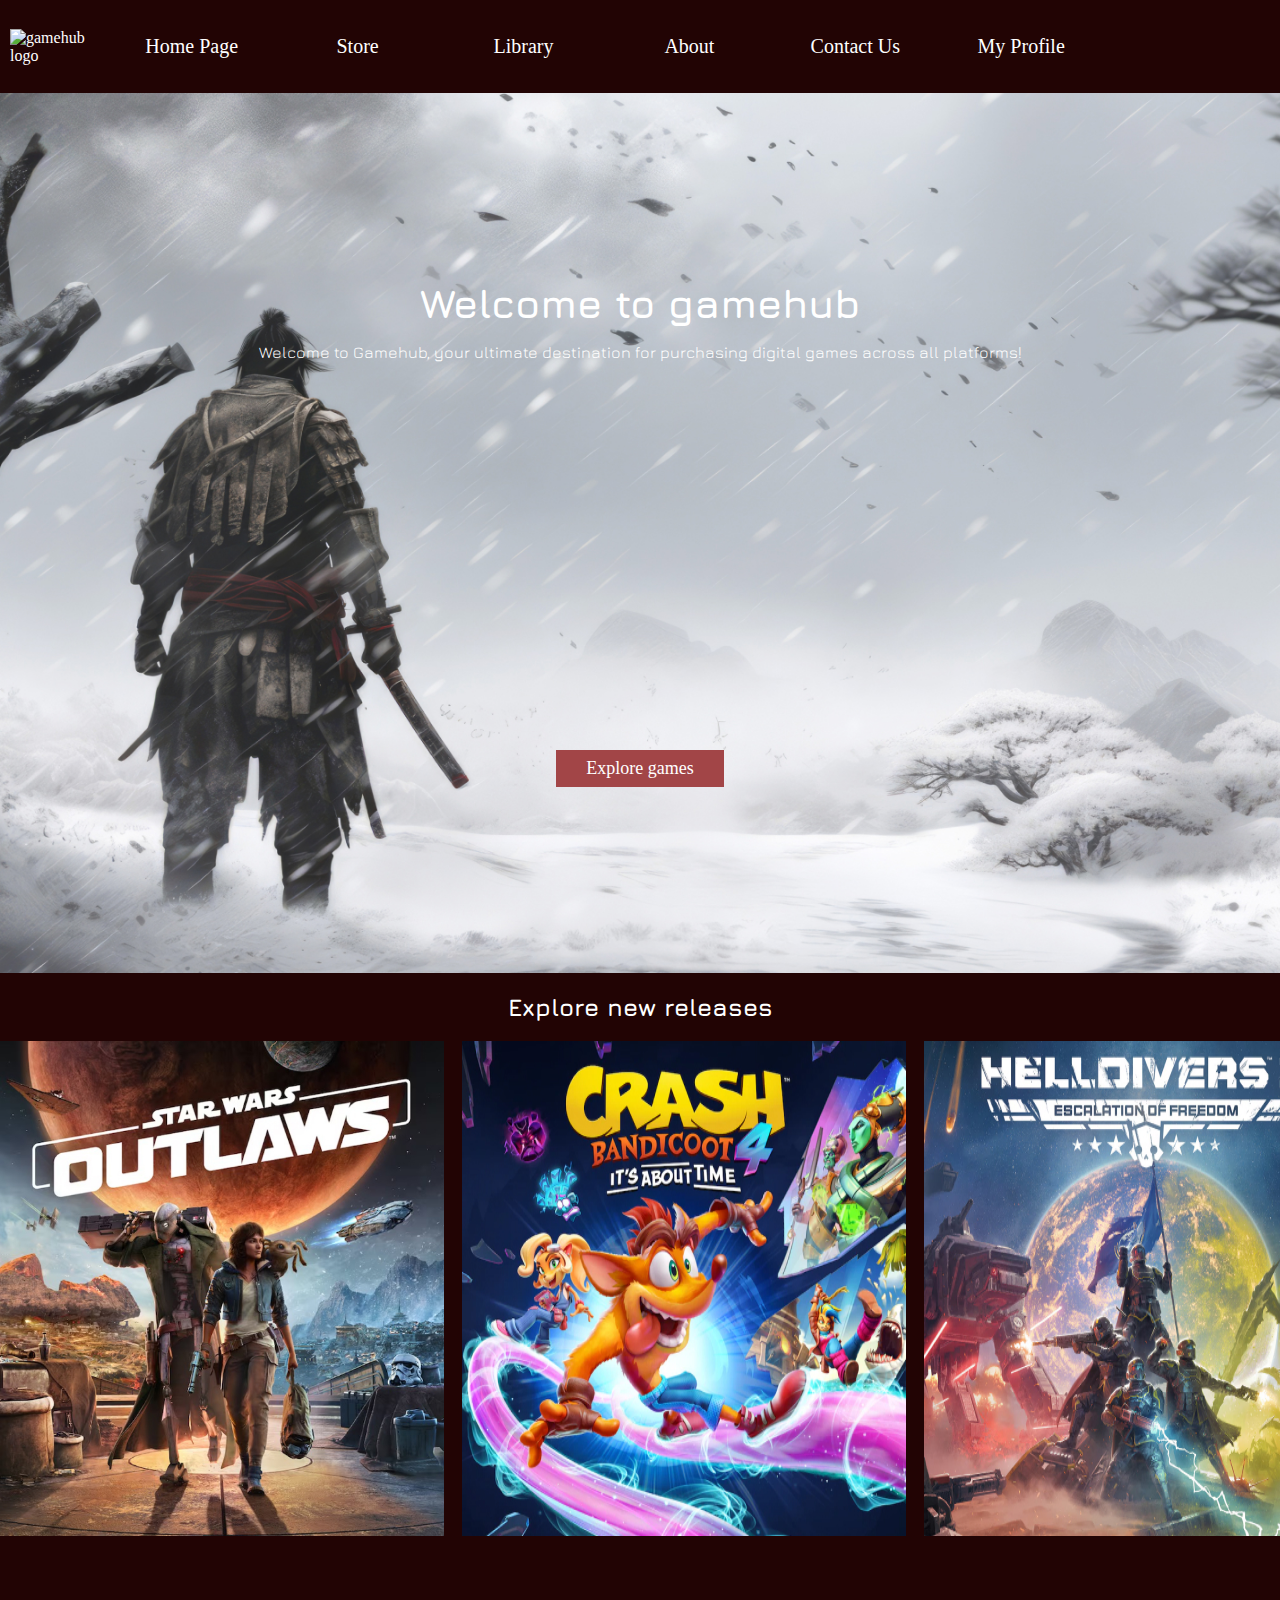
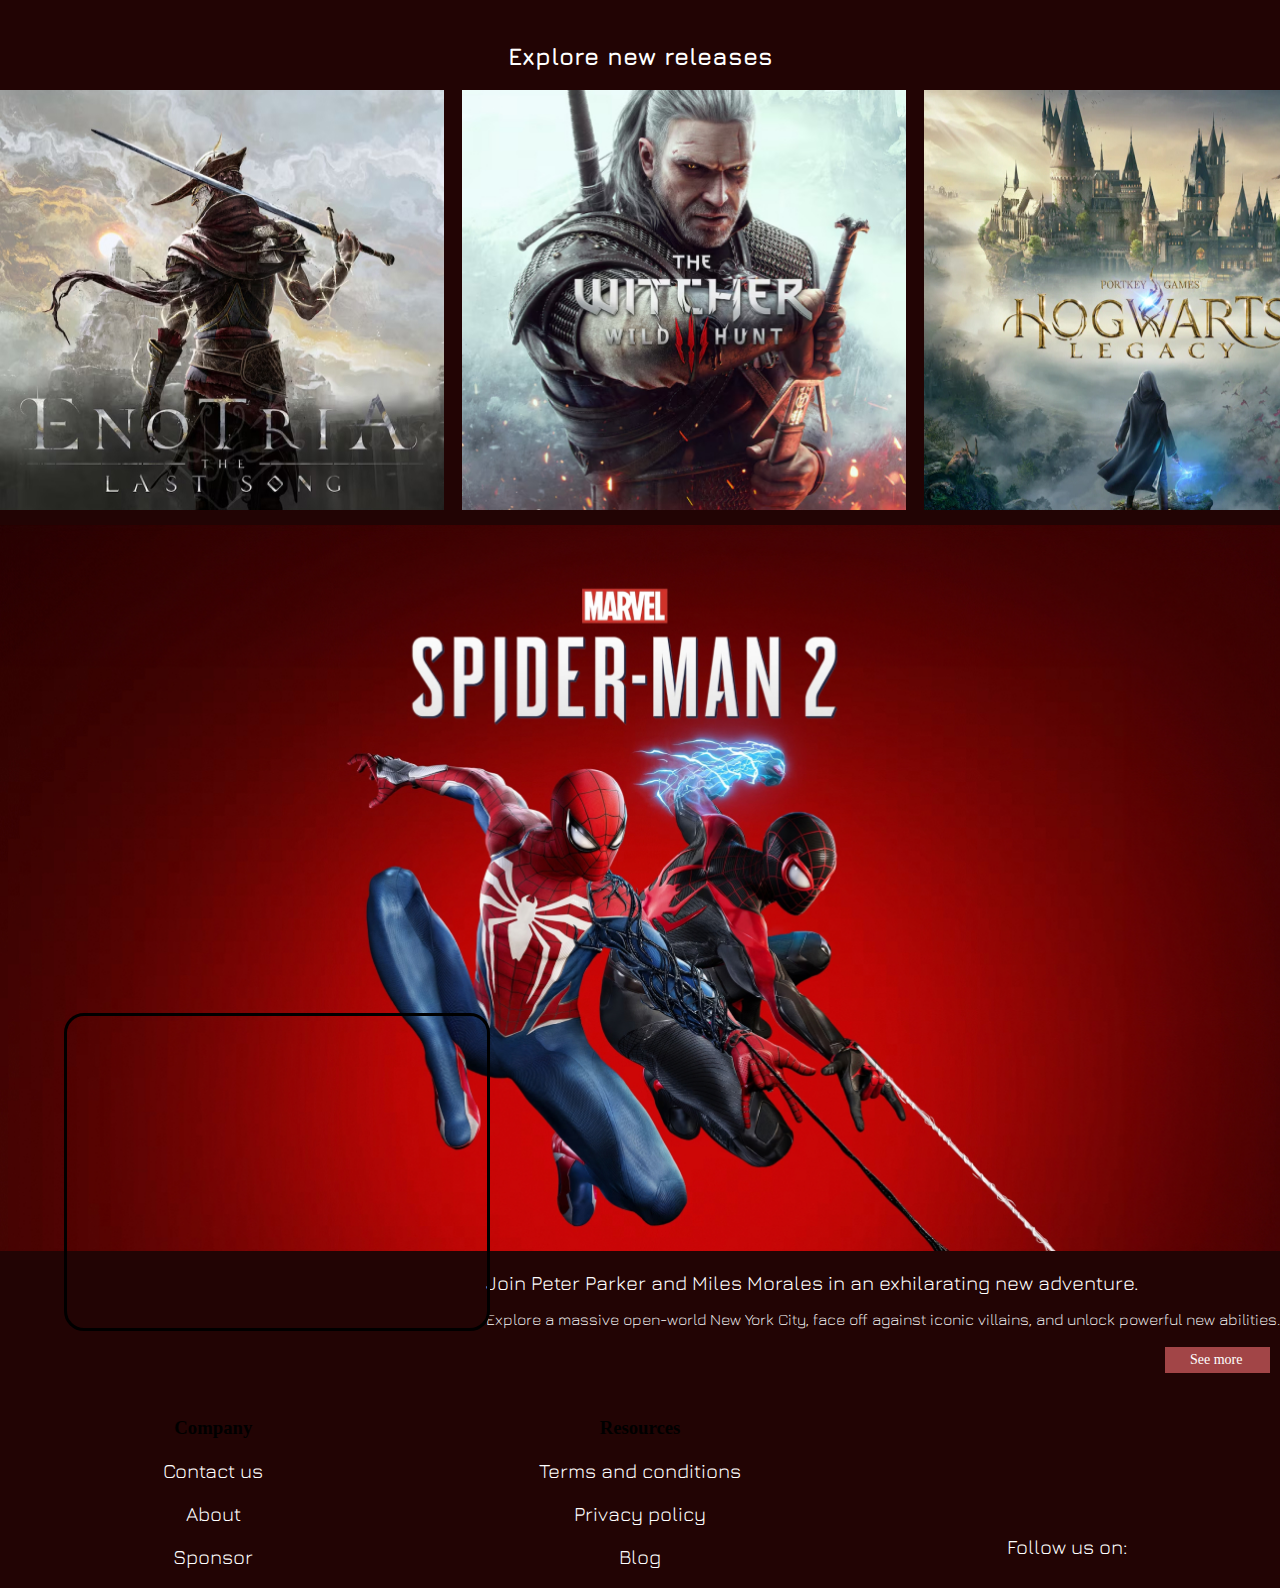
==== commit 58ac6913: "More polishing" ====
--- a/index.html
+++ b/index.html
@@ -45,6 +45,7 @@
         <a href="about.html">About</a>
         <a href="contact.html">Contact Us</a>
         <a href="">My Profile</a>
+        <a href="index.html"><i class="fa-solid fa-cart-shopping"></i></a>
       </nav>
     </header>
     <main>
@@ -66,37 +67,37 @@
             <img
               src="media/star-wars-small.jpg"
               alt="Image of Star wars outlaws"
-              class="grid-image"
+              class="grid-image grid-img1"
           /></a>
           <a href="product.detail.html">
             <img
               src="media/crash-bandicoot.jpg"
               alt="Image of Crash Bandicoot - its about time"
-              class="grid-image"
+              class="grid-image grid-img2"
           /></a>
           <a href="product.detail.html">
             <img
               src="media/helldivers-small.jpg"
               alt="Image of Helldivers 2"
-              class="grid-image"
+              class="grid-image grid-img1"
           /></a>
           <a href="product.detail.html">
             <img
               src="media/gta-small.png"
               alt="Image of GTA Five"
-              class="grid-image"
+              class="grid-image grid-img2"
           /></a>
           <a href="product.detail.html">
             <img
               src="media/ghost-small.jpg"
               alt="Image of Ghost of Tsushima"
-              class="grid-image"
+              class="grid-image grid-img1"
           /></a>
           <a href="product.detail.html">
             <img
               src="media/rainbow-six-siege.jpg"
               alt="Imgae of rainbow Six Siege"
-              class="grid-image"
+              class="grid-image grid-img2"
             />
           </a>
         </section>
--- a/css/styles.css
+++ b/css/styles.css
@@ -75,6 +75,10 @@
   background-color: var(--button-mobile-hero);
   padding: 8px 40px;
   border-radius: 5px;
+
+  &:is(:hover, :focus) {
+    background-color: var(--red-12);
+  }
 }
 
 .c-btn-small {
@@ -92,6 +96,10 @@
   &:is(:hover, :focus) {
     background-color: var(--red-12);
   }
+}
+
+.btn-confirm {
+  background-color: var(--button-light);
 }
 
 body {
@@ -187,6 +195,7 @@
   padding: 25px 10px;
   position: sticky;
   top: 0;
+  z-index: 100;
 }
 
 .header-logo,
@@ -203,6 +212,10 @@
   width: 100%;
   border-radius: 5px;
   font-size: var(--header-font-size);
+
+  &:is(:hover, :focus) {
+    background-color: var(--red-12);
+  }
 }
 
 #menu-checkbox:checked ~ nav {
@@ -286,6 +299,16 @@
 .grid-image {
   height: 100%;
   width: 100%;
+  max-height: 335px;
+  max-width: 320px;
+}
+
+.grid-img1 {
+  float: right;
+}
+
+.grid-img2 {
+  float: left;
 }
 
 @media (width>=1280px) {
@@ -309,11 +332,21 @@
 }
 
 .horizontal-wrapper i:first-child {
-  left: 15px;
+  left: 5px;
 }
 
 .horizontal-wrapper i:nth-child(3) {
-  right: 15px;
+  right: 5px;
+}
+
+@media (width>=768px) {
+  .horizontal-wrapper i:first-child {
+    left: 15px;
+  }
+
+  .horizontal-wrapper i:nth-child(3) {
+    right: 15px;
+  }
 }
 
 .trending-horizontal {
@@ -322,7 +355,7 @@
   overflow-x: auto;
   overflow-y: hidden;
   gap: 18px;
-  margin: 0 auto;
+  margin: 0 auto 15px;
 }
 
 .trending-horizontal::-webkit-scrollbar {
@@ -401,6 +434,7 @@
   grid-area: picture-game;
   position: relative;
   bottom: 50px;
+  margin-right: 25px;
 }
 @media (width>=1280px) {
   .in-game-footage {
@@ -416,6 +450,7 @@
 
 .trending-btn {
   margin-top: 3px;
+  margin-right: 10px;
 }
 
 /* Store page - hero section */
@@ -493,6 +528,88 @@
   background-color: var(--button-grey);
   box-shadow: var(--shadow-3);
   padding: 5px;
+  cursor: pointer;
+  width: 90%;
+}
+
+@media (width>=768px) {
+  .select-console-mobile {
+    grid-template-columns: 1fr 1fr 1fr 1fr;
+    max-width: 688px;
+  }
+  .fa-playstation,
+  .fa-xbox,
+  .fa-computer,
+  .fa-gamepad {
+    padding: 10px;
+  }
+}
+
+@media (width>=1280px) {
+  .select-console-mobile {
+    max-width: 1372px;
+  }
+  .fa-playstation,
+  .fa-xbox,
+  .fa-computer,
+  .fa-gamepad {
+    padding: 15px;
+  }
+}
+
+/* Store list */
+
+.store-list-grid {
+  display: grid;
+  grid-template-columns: 1fr 1fr;
+  grid-template-rows: 1fr 1fr 1fr 1fr 1fr 1fr;
+  max-width: 350px;
+  gap: 18px;
+  margin: 25px auto;
+}
+
+@media (width>=768px) {
+  .store-list-grid {
+    max-width: 688px;
+    grid-template-columns: 1fr 1fr 1fr;
+    grid-template-rows: 1fr 1fr 1fr 1fr;
+  }
+}
+
+@media (width>=1280px) {
+  .store-list-grid {
+    max-width: 1372px;
+  }
+}
+
+.store-pagination {
+  display: flex;
+  justify-content: space-between;
+  max-width: 350px;
+  margin: 15px auto;
+}
+
+.store-pagination-back,
+.store-pagination-next {
+  display: flex;
+  flex-direction: column;
+  color: white;
+}
+
+.store-pagination-next i {
+  align-self: flex-end;
+}
+
+@media (width>=768px) {
+  .store-pagination {
+    max-width: 688px;
+  }
+
+  @media (width>=1280px) {
+    .store-pagination {
+      max-width: 1372px;
+    }
+  }
 }
 
 /* Product details */
@@ -595,33 +712,6 @@
   margin: 0 auto;
 }
 
-@media (width>=768px) {
-  .edition-horizontal {
-    max-width: 688px;
-  }
-
-  .product-information-section {
-    max-width: 668px;
-  }
-
-  .product-hero-section {
-    max-width: 668px;
-  }
-}
-
-@media (width>=1372px) {
-  .edition-horizontal {
-    max-width: 1372px;
-  }
-  .product-information-section {
-    max-width: 1372px;
-  }
-
-  .product-hero-section {
-    max-width: 1372px;
-  }
-}
-
 .product-detail-teaser {
   position: relative;
   background-color: black;
@@ -629,7 +719,7 @@
 
 .product-detail-teaser-ytb {
   position: absolute;
-  top: 40%;
+  bottom: 22%;
   left: 10%;
 }
 
@@ -667,6 +757,7 @@
 
 .product-detail-teaser-info p {
   font-size: var(--mobile-font-xs);
+  padding-bottom: 25px;
 }
 
 .read-more-state {
@@ -710,6 +801,53 @@
 .edition-horizontal,
 .product-detail-teaser {
   margin-bottom: var(--margin-bottom-mobile);
+}
+
+@media (width<=430px) {
+  .product-detail-teaser-ytb {
+    bottom: 25%;
+  }
+}
+
+@media (width>=768px) {
+  .edition-horizontal {
+    max-width: 688px;
+  }
+
+  .product-information-section {
+    max-width: 668px;
+  }
+
+  .product-hero-section {
+    max-width: 668px;
+  }
+
+  .product-detail-teaser img {
+    min-height: 200px;
+  }
+
+  .product-detail-teaser-ytb {
+    bottom: 13%;
+  }
+}
+
+@media (width>=1372px) {
+  .edition-horizontal {
+    max-width: 1372px;
+  }
+  .product-information-section {
+    max-width: 1372px;
+  }
+
+  .product-hero-section {
+    max-width: 1372px;
+  }
+  .product-detail-teaser-ytb {
+    bottom: 7%;
+  }
+  .product-detail-teaser img {
+    min-height: 250px;
+  }
 }
 
 /* Checkout page */
@@ -891,18 +1029,42 @@
 
 /* contact page */
 
+.contact-hero {
+  background-image: url("../media/pink-forest-desktop.jpg");
+  background-position-y: -21px;
+  height: 100dvh;
+
+  & p {
+    line-height: 176%;
+    padding: 25px;
+    text-align: left;
+    margin: 0;
+  }
+
+  & h1 {
+    margin: 0;
+    font-size: 40px;
+  }
+}
+
+.contact-form-container {
+  background-color: white;
+  border: solid 2px black;
+}
+
 .contact-form {
   display: flex;
   flex-direction: column;
   justify-content: center;
   gap: var(--gap-small);
-  margin: var(--margin-mobile-sides);
+  margin: 0 40px;
+  padding-top: 20px;
+  padding-bottom: 70px;
 }
 
 .contact-form input,
 .contact-form textarea {
   min-height: 40px;
-  border-radius: 5px;
   border: solid 1px black;
   margin: 1px;
   padding: 1px;
@@ -913,8 +1075,44 @@
 }
 
 .contact-form label {
+  color: black;
+  text-align: center;
+}
+
+#c-contact-btn {
+  background-color: var(--button-light);
   color: white;
-  text-align: center;
+  margin-top: 56px;
+  min-width: 300px;
+  align-self: center;
+}
+
+@media (width>=768px) {
+  .contact-form {
+    max-width: 688px;
+    margin: 46px auto;
+  }
+
+  .contact-form-container {
+    margin: 0 auto;
+    height: 650px;
+  }
+
+  .contact-form label {
+    font-size: 20px;
+  }
+
+  .contact-form input {
+    min-height: 50px;
+  }
+}
+
+@media (width>=1280px) {
+  .contact-form-container {
+    margin: 0 auto;
+    height: 650px;
+    max-width: 90%;
+  }
 }
 
 /* media queries */
@@ -1142,6 +1340,7 @@
   bottom: 1.25rem;
   left: 50%;
   transform: translateX(-40%);
+  bottom: 5%;
 }
 
 .slider-nav a {
@@ -1155,3 +1354,7 @@
 ..slider-nav a:hover {
   opacity: 1;
 }
+
+.dropdown--grid {
+  margin-top: 25px;
+}
